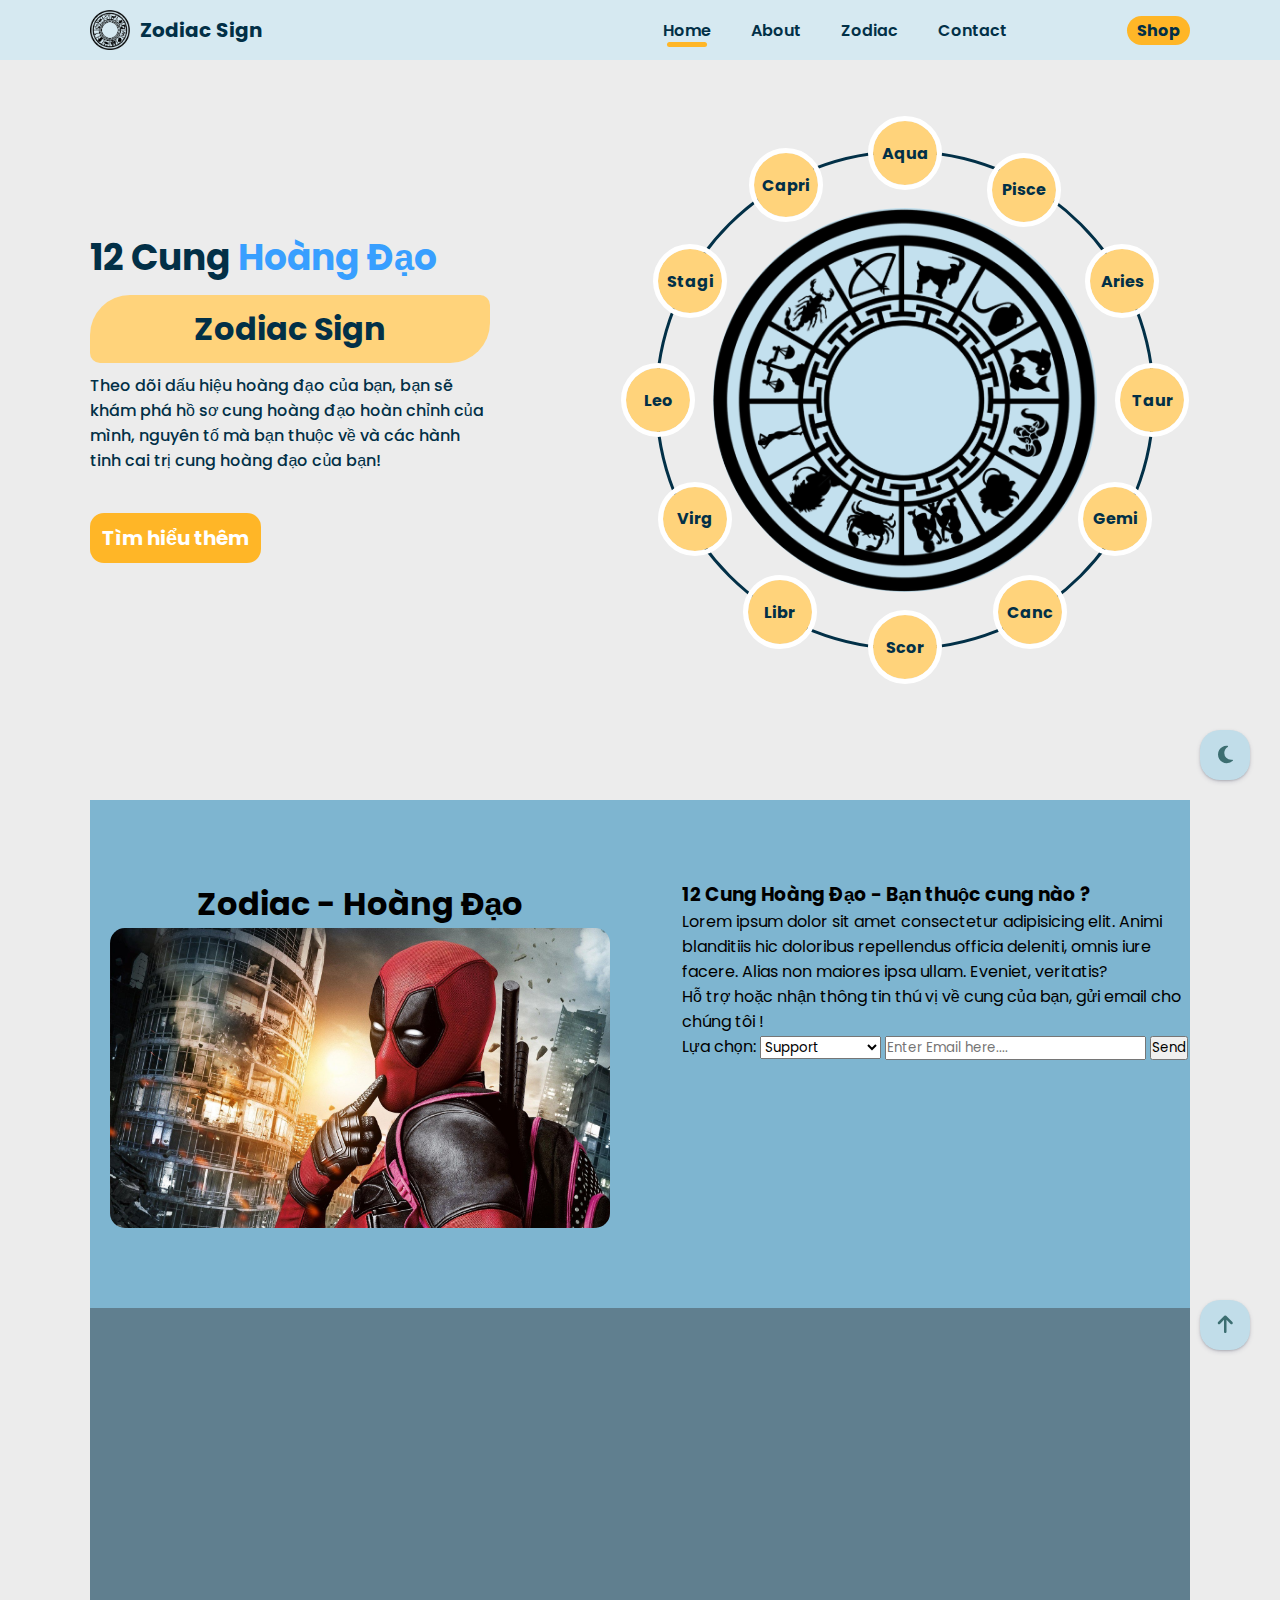
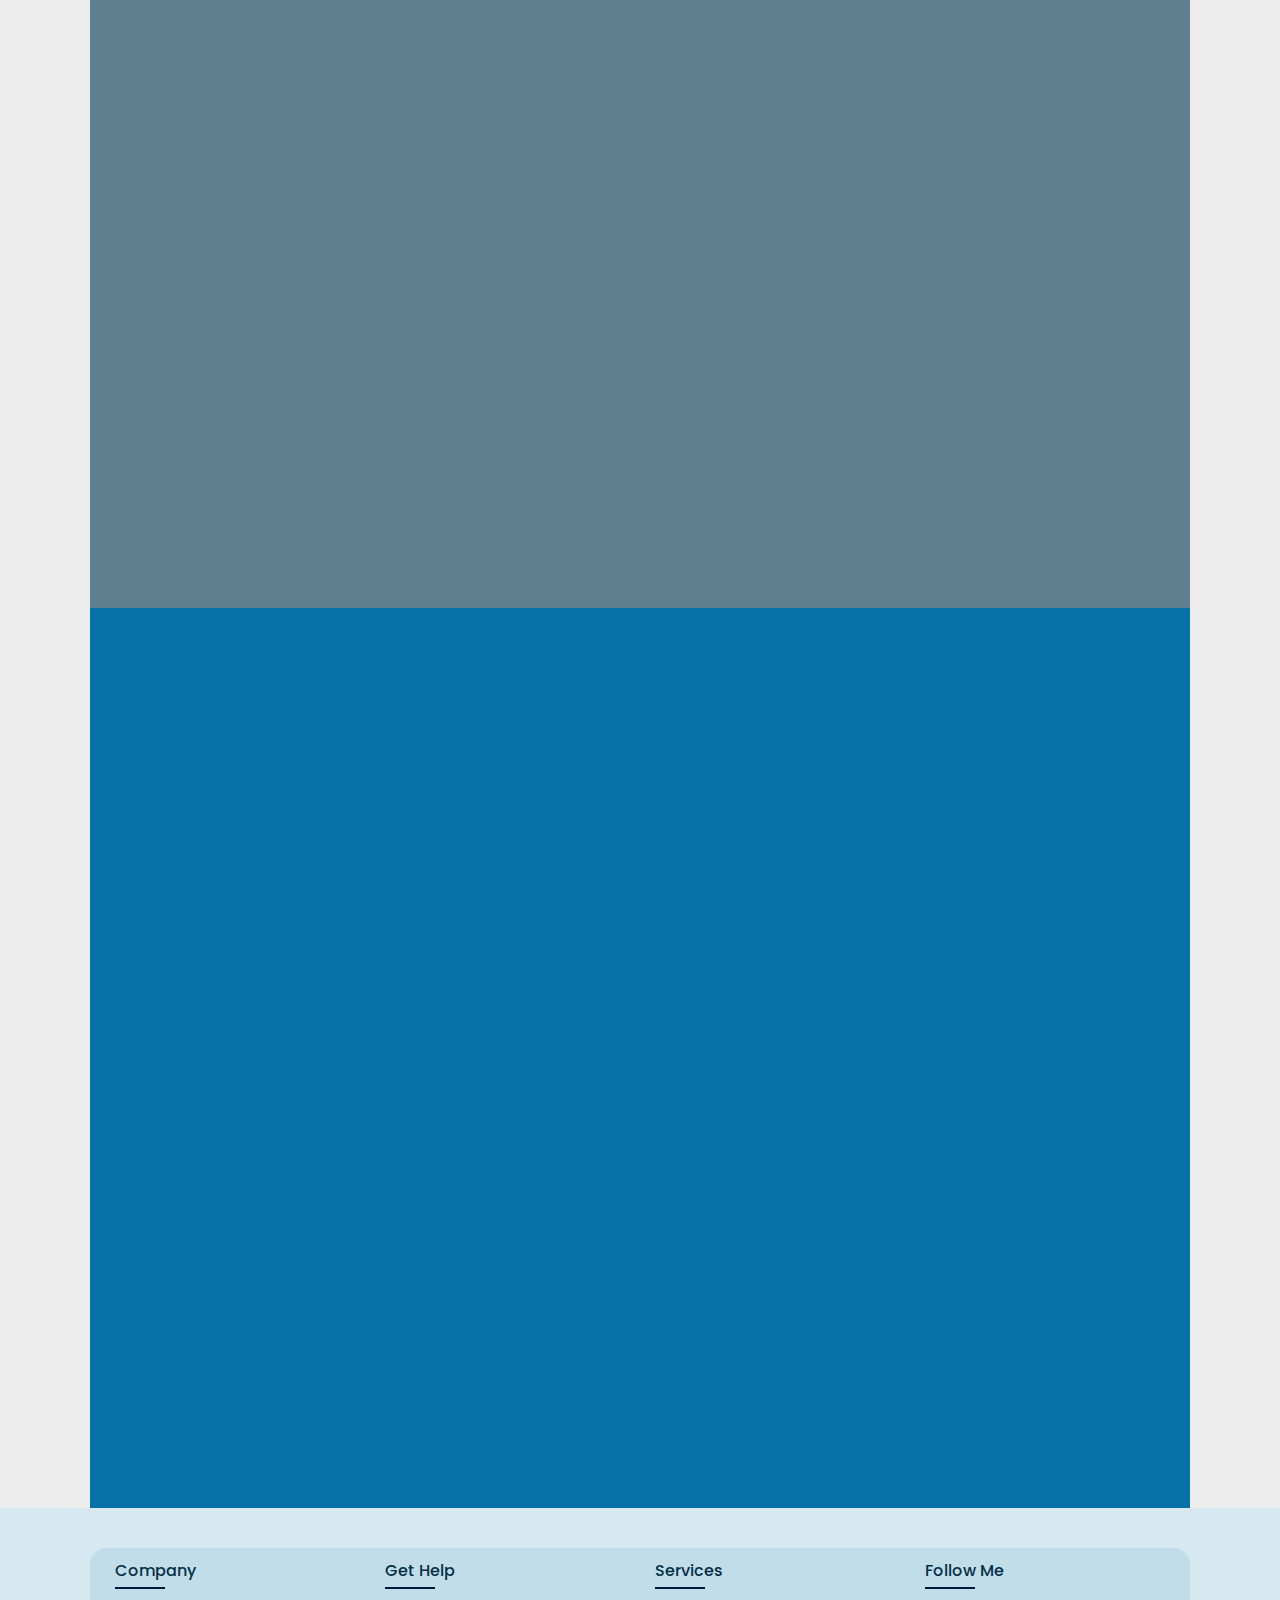
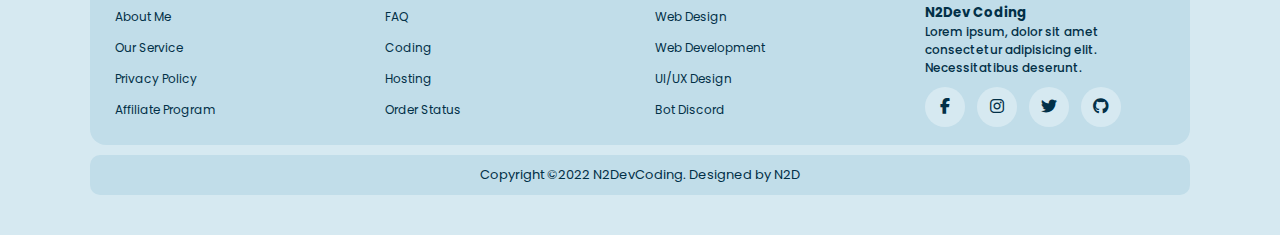
==== index.html @ 976b7afa "update about base" ====
<!DOCTYPE html>
<html lang="en">
<head>
    <meta charset="UTF-8">
    <meta http-equiv="X-UA-Compatible" content="IE=edge">
    <meta name="viewport" content="width=device-width, initial-scale=1.0">
    <title>Zodiac Sign</title>

    <link rel="stylesheet" href="./css/style.css">
    <!-- Icon Link -->
    <link rel="stylesheet" href="https://cdnjs.cloudflare.com/ajax/libs/font-awesome/6.2.0/css/all.min.css">
    <link rel="shortcut icon" href="./images/logo.png" type="image/x-icon">
</head>
<body>
    <!-- Toggle -->
    <div class="dark__mode">
        <i class="fas fa-moon" id="moon"></i>
    </div>
    <a href="#" class="scroll__top">
        <i class="fas fa-arrow-up"></i>
    </a>
    
    <!-- Navbar -->
    <header class="header" id="header">
        <div class="nav__bar">
            <a href="#" class="nav__logo">
                <img src="./images/logo.png" alt="">
                <h2>Zodiac Sign</h2>
            </a>
            <nav class="nav__menu">
                <ul class="nav__links">
                    <li><a href="#home" class="active-link">Home</a></li>
                    <li><a href="#about">About</a></li>
                    <li><a href="#zodiac">Zodiac</a>
                        <ul class="nav__dropmenu">
                            <li><a href="#">Sagittarius</a></li>
                            <li><a href="#">Cancer</a></li>
                            <li><a href="#">Aquarius</a></li>
                        </ul>
                    </li>
                    <li><a href="#contact">Contact</a></li>
                </ul>
    
                <a class="btn btn-shop" href="https://shopee.vn/" target="_blank">Shop</a>
            </nav>
        </div>
    </header>
    <!-- End Navbar -->

    <!-- Home section -->
    <section class="section home" id="home">
        <div class="home__container">
            <div class="home__content">
                <h2>12 Cung <span>Hoàng Đạo</span></h2>
                <div class="home__banner">
                    <h3>Zodiac Sign</h3>
                </div>
                <p>
                    Theo dõi dấu hiệu hoàng đạo của bạn, bạn sẽ khám phá hồ sơ cung hoàng đạo hoàn chỉnh của mình,
                    nguyên tố mà bạn thuộc về và các hành tinh cai trị cung hoàng đạo của bạn!
                </p>
                <a href="#about" class="btn-zodiac">Tìm hiểu thêm</a>
            </div>

            <div class="home__circle">
                <div class="outer__circle">
                    <span>Aqua</i></span>
                    <span>Pisce</span>
                    <span>Aries</span>
                    <span>Taur</i></span>
                    <span>Gemi</i></span>
                    <span>Canc</i></span>
                    <span>Leo</i></span>
                    <span>Virg</i></span>
                    <span>Libr</></span>
                    <span>Scor</></span>
                    <span>Stagi</></span>
                    <span>Capri</i></span>
                </div>
                <div class="inner__circle">
                    <img src="./images/logo.png" alt="">
                </div>
            </div>
        </div>
    </section>
    <!-- End Home Section -->

    <!-- About section -->
    <section class="section about" id="about">
        <div class="about__container">
            <div class="about__image">
                <h4>Zodiac - Hoàng Đạo</h4>
                <div class="about__banner">
                    <img src="./images/uwp2256061.jpeg" alt="">
                </div>
            </div>
            <div class="about__content">
                <h3>12 Cung Hoàng Đạo - Bạn thuộc cung nào ?</h3>
                <p>Lorem ipsum dolor sit amet consectetur adipisicing elit. Animi blanditiis hic doloribus repellendus officia deleniti, omnis iure facere. Alias non maiores ipsa ullam. Eveniet, veritatis?</p>
                <p>Hỗ trợ hoặc nhận thông tin thú vị về cung của bạn, gửi email cho chúng tôi !</p>
                <div class="about__contact">
                    <label for="12zo">Lựa chọn: </label>
                    <select name="" id="12zo">
                        <option value="support">Support</option>
                        <option value="contact">Contact</option>
                        <option value="story">Story</option>
                        <option value="tell">Tell something</option>
                    </select>
                    <input type="email" placeholder="Enter Email here....">
                    <button>Send</button>
                </div>
            </div>
        </div>
    </section>
    <!-- End About Section -->

    <section class="section zodiac" id="zodiac">
        
    </section>

    <section class="section contact" id="contact">
        
    </section>

    <!-- Footer -->
    <footer>
        <div class="footer__container">
            <div class="footer__row">
                <div class="footer__col">
                    <h4>Company</h4>
                    <ul>
                        <li><a href="#">About me</a></li>
                        <li><a href="#">Our Service</a></li>
                        <li><a href="#">Privacy Policy</a></li>
                        <li><a href="#">Affiliate Program</a></li>
                    </ul>
                </div>
                <div class="footer__col">
                    <h4>Get Help</h4>
                    <ul>
                        <li><a href="#">FAQ</a></li>
                        <li><a href="#">Coding</a></li>
                        <li><a href="#">Hosting</a></li>
                        <li><a href="#">Order Status</a></li>
                    </ul>
                </div>
                <div class="footer__col">
                    <h4>Services</h4>
                    <ul>
                        <li><a href="#">Web Design</a></li>
                        <li><a href="#">Web Development</a></li>
                        <li><a href="#">UI/UX Design</a></li>
                        <li><a href="#">Bot Discord</a></li>
                    </ul>
                </div>
                <div class="footer__col">
                    <h4>Follow Me</h4>
                    <div class="content">
                        <h5>N2Dev Coding</h5>
                        <p>Lorem ipsum, dolor sit amet consectetur adipisicing elit. Necessitatibus deserunt.</p>
                        <div class="social-link">
                            <a href="#"><i class="fab fa-facebook-f"></i></a>
                            <a href="#"><i class="fab fa-instagram"></i></a>
                            <a href="#"><i class="fab fa-twitter"></i></a>
                            <a href="#"><i class="fab fa-github"></i></a>
                        </div>
                    </div>
                </div>
            </div>
        </div>
        <div class="footer__cpr">
            <p>Copyright &copy;2022 N2DevCoding. Designed by <span>N2D</span></p>
        </div>
    </footer>
    <!-- End Footer -->
    
    <!-- Script Link -->
    <script src="./js/main.js"></script>
</body>
</html>
---- css/style.css ----
@import url('https://fonts.googleapis.com/css2?family=Poppins:wght@100;200;300;400;500;600;700;800;900&display=swap');
* {
    margin: 0;
    padding: 0;
    box-sizing: border-box;
    font-family: 'Poppins', sans-serif;
}
:root {
    --bg-color: #ececec;
    --main-color: #D6E9F1;
    --first-color: #c1dde9;
    --box-color: #ffd37b;
    --second-color: #3c6e71;
    --blue-color: #389FFF;
    --btn-color: #ffb627;
    --font-color: #023047;
    --border-color: #fff;
}
body.dark {
    --bg-color: #032b3f;
    --main-color: #04384e;
    --first-color: #0c445c;
    --box-color: #3f6271;
    --second-color: #d0f0ff;
    --blue-color: #ffffff;
    --btn-color: #006496;
    --font-color: #b8e7ff;
    --border-color: #032b3f;
}
::-webkit-scrollbar {
    width: 10px;
    background: #fff;
}
::-webkit-scrollbar-thumb {
    background: #607f8f;
    border-radius: 10px;
}
html {
    scroll-behavior: smooth;
}
body {
    background: var(--bg-color);
}
.dark__mode {
    position: fixed;
    right: 30px;
    bottom: 120px;
    width: 50px;
    height: 50px;
    border-radius: 40%;
    font-size: 20px;
    line-height: 50px;
    color: var(--second-color);
    text-align: center;
    text-decoration: none;
    background: var(--first-color);
    transition: 0.3s ease;
    cursor: pointer;
    box-shadow: rgba(50, 50, 93, 0.25) 0px 2px 5px -1px, rgba(0, 0, 0, 0.3) 0px 1px 3px -1px;
}
.scroll__top {
    position: fixed;
    right: 30px;
    bottom: -50%;
    width: 50px;
    height: 50px;
    border-radius: 40%;
    font-size: 20px;
    line-height: 50px;
    color: var(--second-color);
    text-align: center;
    text-decoration: none;
    background: var(--first-color);
    transition: 0.3s ease;
    box-shadow: rgba(50, 50, 93, 0.25) 0px 2px 5px -1px, rgba(0, 0, 0, 0.3) 0px 1px 3px -1px;
}
.scroll__top:hover {
    transform: translateY(-5px);
    transition: 0.3s ease;
}
.dark__mode:hover {
    transform: translateY(-5px);
    transition: 0.3s ease;
}
.show-scroll {
    bottom: 60px;
}
header {
    position: fixed;
    top: 0;
    left: 0;
    width: 100%;
    height: 60px;
    background: var(--main-color);
    transition: 0.3s linear;
    z-index: 100;
}
header.bg-header {
    background: none;
    margin-top: 10px;
    transition: 0.3s linear;
}
.nav__bar {
    position: relative;
    height: 100%;
    max-width: 1100px;
    width: 100%;
    margin: 0 auto;
    display: flex;
    align-items: center;
    justify-content: space-between;
}
.nav__bar.bg-header {
    background: var(--main-color);
    max-width: 1160px;
    padding: 0 30px;
    height: 95%;
    border-radius: 40px;
}
.nav__logo {
    display: flex;
    align-items: center;
    justify-content: center;
    text-decoration: none;
}
.nav__logo img {
    margin-right: 10px;
    width: 40px;
}
.nav__logo img:hover {
    animation: rotate 1s linear;
}
@keyframes rotate {
    0% {
        transform: rotate(0);
    }
    50% {
        transform: rotate(180deg) scale(1.1);
    }
    100% {
        transform: rotate(360deg) scale(1);
    }
}
.nav__logo h2 {
    font-size: 20px;
    color: var(--font-color);
}
.nav__menu {
    display: flex;
}
.nav__links {
    display: flex;
    align-items: center;
    margin-right: 100px;
}
.nav__links li {
    margin: 0 20px;
    list-style: none;
}
.nav__links li a {
    position: relative;
    font-size: 16px;
    font-weight: 600;
    color: var(--font-color);
    text-decoration: none;
    transition: all 0.3s ease;
}
.nav__links li a.active-link::before {
    content: '';
    position: absolute;
    left: 50%;
    transform: translateX(-50%);
    bottom: -5px;
    width: 40px;
    height: 5px;
    background: var(--btn-color);
    border-radius: 5px;
    transition: all 0.3s ease;
}
.nav__menu .btn.btn-shop {
    color: var(--font-color);
    font-size: 16px;
    font-weight: 700;
    padding: 2px 10px;
    background: var(--btn-color);
    border-radius: 20px;
    text-decoration: none;
    transition: 0.3s linear;
}
.nav__dropmenu {
    display: none;
    min-width: 220px;
    position: absolute;
    padding-top: 24px;
    z-index: -999;
    transition: all linear 0.5s;
}
.nav__links li:hover .nav__dropmenu {
    display: block;
    z-index: 999;
    transition: all linear 0.5s;
}
.nav__dropmenu li {
    margin: 0;
    width: 100%;
}
.nav__dropmenu li a {
    width: 100%;
    display: inline-block;
    padding: 14px;
    background-color: var(--main-color);
    color: var(--font-color);
}
.nav__dropmenu li:first-child a {
    border-top-left-radius: 10px;
    border-top-right-radius: 10px;
}
.nav__dropmenu li:last-child a {
    border-bottom-left-radius: 10px;
    border-bottom-right-radius: 10px;
}
.nav__dropmenu li a:hover {
    background-color: var(--first-color);
    padding-left: 20px;
}
.btn:hover {
    box-shadow: 0px 0px 8px var(--btn-color);
    transition: 0.3s linear;
}
section {
    max-width: 1100px;
    width: 100%;
    margin: 0 auto;
}

/* Home section */
.home {
    padding: 150px 0;
    position: relative;
}
.home__container {
    display: flex;
    align-items: center;
    justify-content: space-between;
}
.home__content h2 {
    font-size: 36px;
    color: var(--font-color);
}
.home__content h2 span {
    color: var(--blue-color);
}
.home__banner {
    text-align: center;
    background-color: var(--box-color);
    padding: 10px 0;
    margin: 10px 0;
    border-radius: 40px 10px;
    animation: border 5s linear infinite;
}
@keyframes border {
    0% {
        border-radius: 40px 10px;
    }
    50% {
        border-radius: 10px 40px
    }
    100% {
        border-radius: 40px 10px;
    }
}
.home__banner h3 {
    font-size: 32px;
    color: var(--font-color);
}
.home__content p {
    color: var(--font-color);
    font-weight: 500;
    width: 400px;
    margin-bottom: 40px;
}
.btn-zodiac {
    position: relative;
    display: inline-block;
    padding: 10px 12px;
    border-radius: 14px;
    font-size: 20px;
    font-weight: 700;
    color: #fff;
    background: var(--btn-color);
    text-decoration: none;
    transition: 0.5s ease;
    overflow: hidden;
    user-select: none;
}
.btn-zodiac:hover {
    margin-left: 20px;
    transition: 0.5s ease;
}
.btn-zodiac::after {
    position: absolute;
    content: '';
    top: 0;
    left: 0;
    width: 30px;
    height: 100%;
    filter: blur(1px);
    background: rgba(255, 255, 255, .5);
    z-index: 1;
    transform: translateX(-50px) skewX(30deg);
    transition: 0.75s ease;
}
.btn-zodiac:hover::after {
    transform: translateX(190px) skewX(30deg);
    transition: 0.75s ease;
}
.home__circle {
    display: flex;
    align-items: center;
    justify-content: center;
    margin-right: 35px;
}
.outer__circle {
    position: relative;
    width: 500px;
    height: 500px;
    border-radius: 50%;
    border: 3px solid var(--font-color);
    animation: rotateCircle 30s linear infinite;
}
.outer__circle span {
    position: absolute;
    display: block;
    font-weight: 700;
    font-size: 16px;
    width: 4rem;
    height: 4rem;
    border-radius: 50%;
    color: var(--font-color);
    background: var(--box-color);
    display: flex;
    align-items: center;
    justify-content: center;
    user-select: none;
    outline: 5px solid var(--border-color);
    animation: rotateicon 30s linear infinite;
}
.outer__circle span:nth-child(1) {
    left: calc(50% - 2rem);
    top: -2rem;
}
.outer__circle span:nth-child(2) {
    left: calc(74% - 2rem);
    top: .3rem;
}
.outer__circle span:nth-child(3) {
    left: calc(94% - 2rem);
    top: 6rem;
}

.outer__circle span:nth-child(4) {
    right: -2rem;
    top: calc(50% - 2rem);
}
.outer__circle span:nth-child(5) {
    right: .3rem;
    top: calc(74% - 2rem);
}
.outer__circle span:nth-child(6) {
    right: 5.6rem;
    top: calc(93% - 2rem);
}

.outer__circle span:nth-child(7) {
    left: -2rem;
    top: calc(50% - 2rem);
}
.outer__circle span:nth-child(8) {
    left: .3rem;
    top: calc(74% - 2rem);
}
.outer__circle span:nth-child(9) {
    left: 5.6rem;
    top: calc(93% - 2rem);
}

.outer__circle span:nth-child(10) {
    bottom: -2rem;
    left: calc(50% - 2rem);
}
.outer__circle span:nth-child(11) {
    top: 6rem;
}
.outer__circle span:nth-child(12) {
    left: 6rem;
}
.inner__circle {
    position: absolute;
    height: 24rem;
    width: 24rem;
    border-radius: 50%;
    overflow: hidden;
    object-fit: scale-down;
}
.inner__circle img {
    background: #c3e0ee;
    height: 24rem;
    width: 24rem;
    animation: rotateicon 60s linear infinite;
}
@keyframes rotateicon {
    to {
        transform: rotate(-360deg);
    }
}
@keyframes rotateCircle {
    to {
        transform: rotate(360deg);
    }
}

/* About Section */
.about {
    padding: 80px 0;
    background: #7eb5d0;
}
.about__container {
    display: flex;
    align-items: flex-start;
    justify-content: space-between;
    gap: 4.5rem;
}
.about__image {
    padding-left: 20px;
}
.about__image h4 {
    font-size: 32px;
    text-align: center;
}
.about__banner {
    width: 500px;
    height: 300px;
    border-radius: 15px;
    overflow: hidden;
}
.about__banner img {
    width: 600px;
    transition: 0.3s ease;
}
.about__banner:hover img {
    transform: scale(1.1) rotate(5deg);
    transition: 0.3s ease;
}




.zodiac {
    background: #607f8f;
    min-height: 100vh;
}
.contact {
    background: #0571a7;
    min-height: 100vh;
}


/* Footer */
footer {
    width: 100%;
    bottom: 0;
    background: var(--main-color);
    padding: 40px 0;
}
.footer__container {
    max-width: 1100px;
    margin: auto;
    padding: 10px;
    border-radius: 16px;
    background: var(--first-color);
}
.footer__row {
    display: flex;
    flex-wrap: wrap;
}
.footer__row ul {
    list-style: none;
}
.footer__col {
    width: 25%;
    padding: 0 15px;
}
.footer__col .content p {
    font-size: 12px;
    font-weight: 500;
    color: var(--font-color);
    margin-bottom: 10px;
}
.footer__col .content h5 {
    color: var(--font-color);
    transition: all 0.3s ease;
}
.footer__col .content h5:hover {
    padding-left: 6px;
}
.footer__col h4 {
    position: relative;
    font-size: 16px;
    color: var(--font-color);
    text-transform: capitalize;
    margin-bottom: 20px;
    font-weight: 500;
    user-select: none;
}
.footer__col h4::before {
    content: '';
    position: absolute;
    left: 0;
    bottom: -6px;
    background: #051937;
    width: 50px;
    height: 2px;
    animation: ziczac 2s infinite linear;
}
@keyframes ziczac {
    0% {
        transform: translateX(6px);
    }
    50% {
        transform: translateX(-8px);
    }
    100% {
        transform: translateX(6px);
    }
}
.footer__col ul li:not(:last-child) {
    margin-bottom: 6px;
}
.footer__col ul li a {
    text-decoration: none;
    text-transform: capitalize;
    font-size: 12px;
    font-weight: 400;
    color: var(--font-color);
    user-select: none;
    transition: all 0.3s ease;
}
.footer__col ul li a:hover {
    padding-left: 6px;
}
.footer__col .social-link a {
    user-select: none;
    display: inline-block;
    height: 40px;
    width: 40px;
    border-radius: 50%;
    margin:0 8px 8px 0;
    line-height: 40px;
    text-align: center;
    color: var(--font-color);
    background: var(--main-color);
    transition: all 0.3s ease;
}
.footer__col .social-link a:hover {
    background:  var(--font-color);
    color: var(--main-color);
    transform: rotate(15deg);
}
.footer__cpr {
    max-width: 1100px;
    width: 100%;
    margin: auto;
    border-radius: 10px;
    margin-top: 10px;
    padding: 10px 0;
    text-align: center;
    font-size: 13px;
    color: var(--font-color);
    background: var(--first-color);
    user-select: none;
}
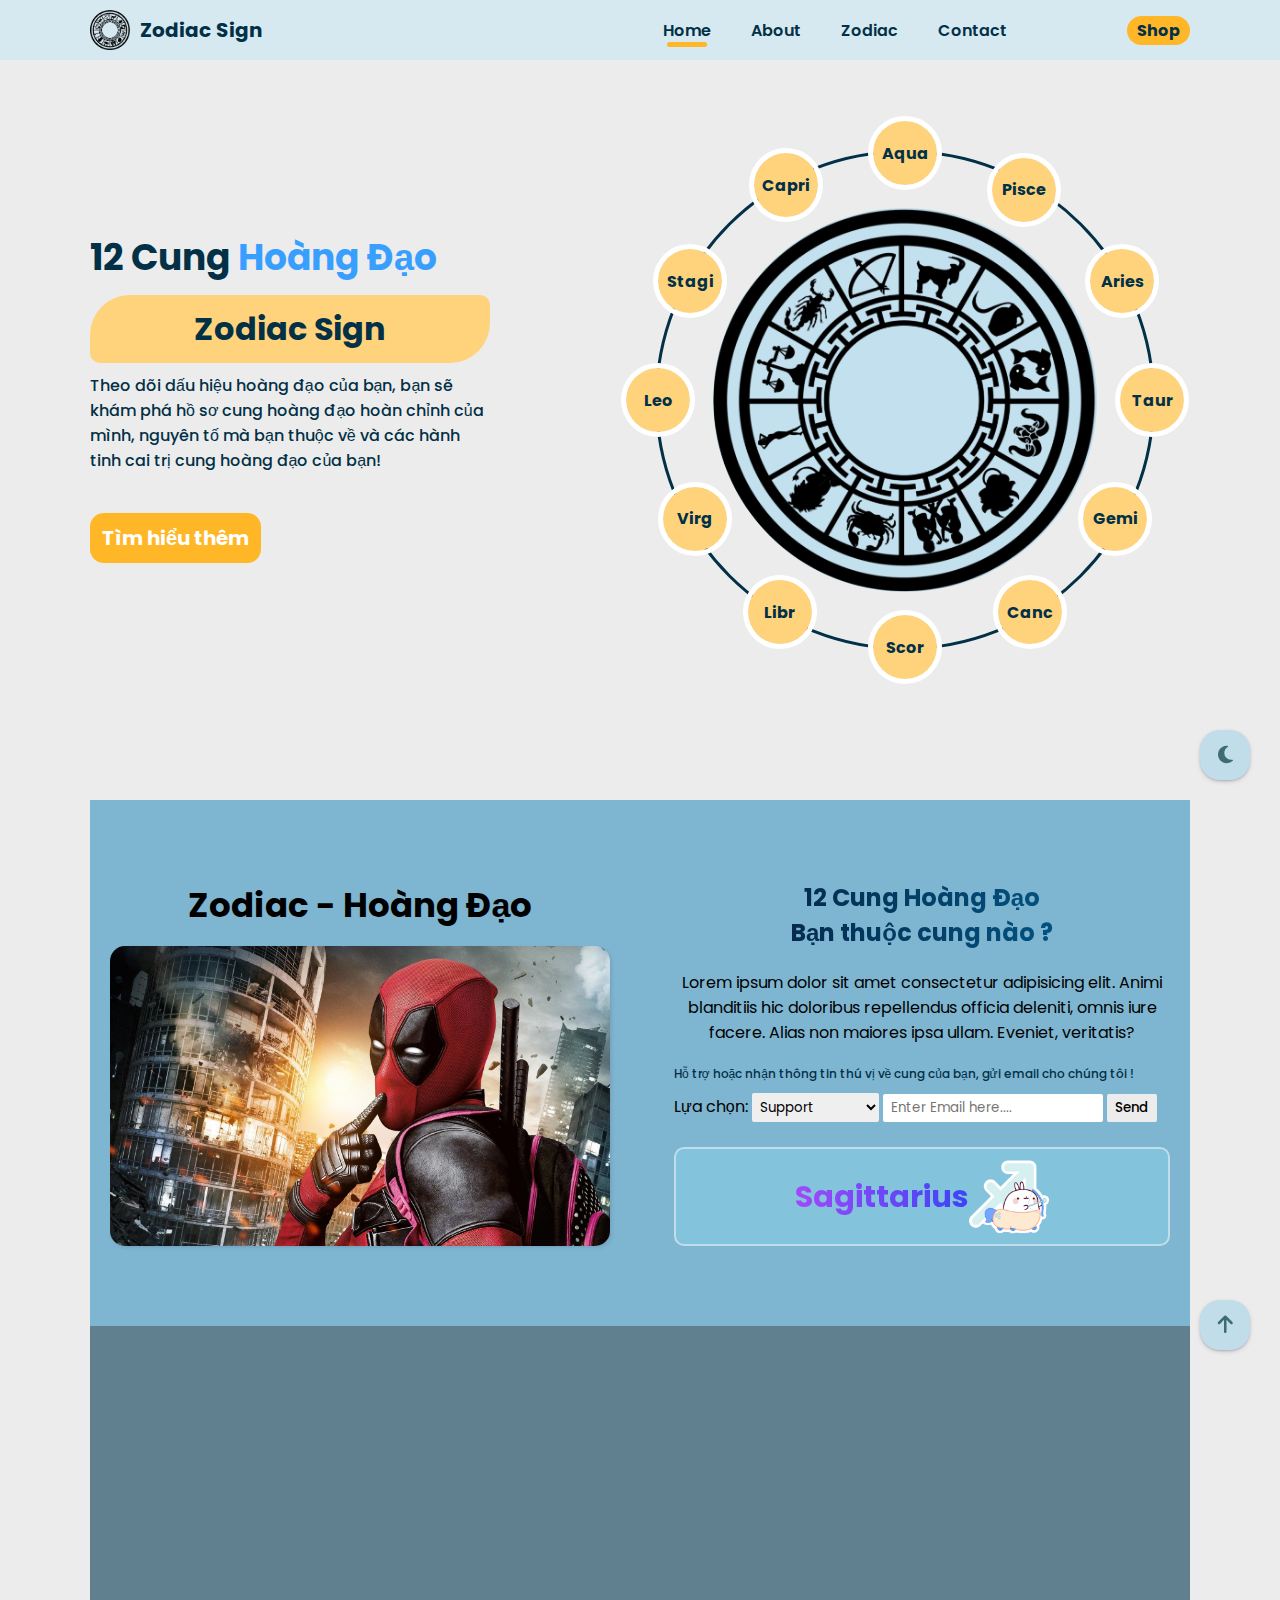
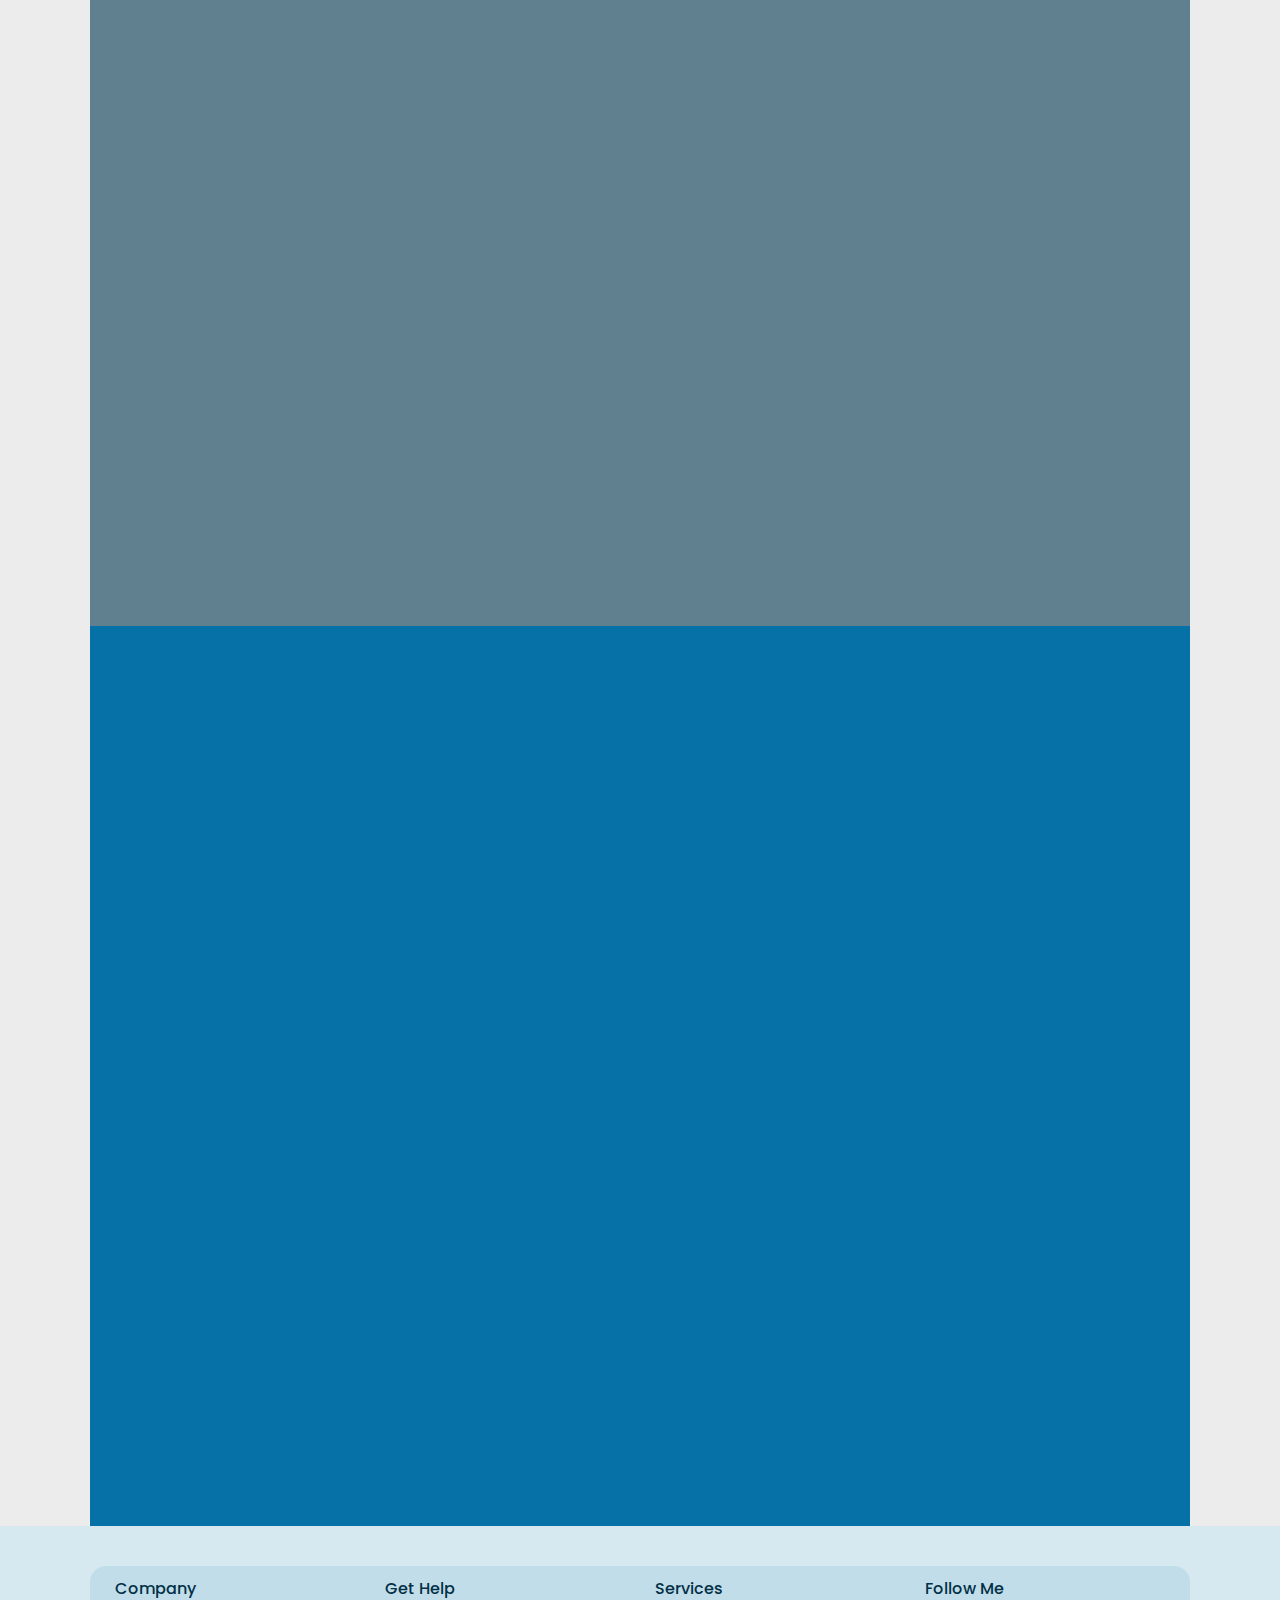
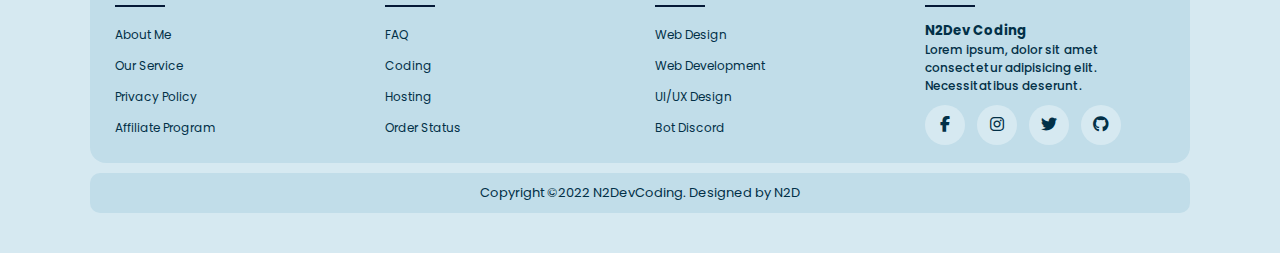
==== commit a706eac1: "update about section" ====
--- a/index.html
+++ b/index.html
@@ -95,19 +95,25 @@
                 </div>
             </div>
             <div class="about__content">
-                <h3>12 Cung Hoàng Đạo - Bạn thuộc cung nào ?</h3>
-                <p>Lorem ipsum dolor sit amet consectetur adipisicing elit. Animi blanditiis hic doloribus repellendus officia deleniti, omnis iure facere. Alias non maiores ipsa ullam. Eveniet, veritatis?</p>
-                <p>Hỗ trợ hoặc nhận thông tin thú vị về cung của bạn, gửi email cho chúng tôi !</p>
+                <h3 class="about__title">12 Cung Hoàng Đạo<br>Bạn thuộc cung nào ?</h3>
+                <p class="about__desc">Lorem ipsum dolor sit amet consectetur adipisicing elit. Animi blanditiis hic doloribus repellendus officia deleniti, omnis iure facere. Alias non maiores ipsa ullam. Eveniet, veritatis?</p>
+                <p class="about__supText">Hỗ trợ hoặc nhận thông tin thú vị về cung của bạn, gửi email cho chúng tôi !</p>
                 <div class="about__contact">
                     <label for="12zo">Lựa chọn: </label>
-                    <select name="" id="12zo">
+                    <select class="about__contact-choose" name="" id="12zo">
                         <option value="support">Support</option>
                         <option value="contact">Contact</option>
                         <option value="story">Story</option>
                         <option value="tell">Tell something</option>
                     </select>
-                    <input type="email" placeholder="Enter Email here....">
-                    <button>Send</button>
+                    <input class="about__contact-input" type="email" placeholder="Enter Email here....">
+                    <button class="about__contact-btn">Send</button>
+                </div>
+                <div class="about__zodiac-run">
+                    <div class="run">
+                        <h3>Sagittarius</h3>
+                        <img class="nhanma" src="./images/nhanmacute.png" alt="">
+                    </div>
                 </div>
             </div>
         </div>
--- a/css/style.css
+++ b/css/style.css
@@ -428,28 +428,122 @@
     display: flex;
     align-items: flex-start;
     justify-content: space-between;
-    gap: 4.5rem;
+    gap: 4rem;
 }
 .about__image {
     padding-left: 20px;
 }
 .about__image h4 {
-    font-size: 32px;
-    text-align: center;
+    font-size: 34px;
+    text-align: center;
+    margin-bottom: 15px;
 }
 .about__banner {
     width: 500px;
     height: 300px;
     border-radius: 15px;
     overflow: hidden;
+    box-shadow: 2px 2px 5px -2px rgba(50, 50, 93, 0.25);
 }
 .about__banner img {
     width: 600px;
-    transition: 0.3s ease;
+    transition: 2s ease;
 }
 .about__banner:hover img {
     transform: scale(1.1) rotate(5deg);
-    transition: 0.3s ease;
+    transition: 2s ease;
+}
+.about__content {
+    margin-right: 20px;
+    display: flex;
+    flex-direction: column;
+    gap: 10px;
+}
+.about__content h3.about__title {
+    text-align: center;
+    font-size: 24px;
+    margin-bottom: 10px;
+    background: -webkit-linear-gradient(180deg, #006496, #051937);
+    -webkit-background-clip: text;
+    -webkit-text-fill-color: transparent;
+}
+.about__desc {
+    text-align: center;
+    margin-bottom: 10px;
+}
+.about__supText {
+    color: var(--font-color);
+    font-size: 12px;
+    font-weight: 500;
+}
+.about__contact {
+    margin-bottom: 15px;
+}
+.about__contact-input {
+    width: 220px;
+    outline: none;
+    border: none;
+    padding: 4px 8px;
+    border-radius: 2px;
+}
+.about__contact-btn {
+    background: var(--bg-color);
+    border: none;
+    outline: none;
+    padding: 4px 8px;
+    border-radius: 2px;
+    font-weight: 500;
+    cursor: pointer;
+    transition: all 0.5s ease;
+}
+.about__contact-btn:hover {
+    background: var(--btn-color);
+    color: var(--font-color);
+}
+.about__contact-btn:focus {
+    background: var(--first-color);
+}
+.about__contact-choose {
+    border: none;
+    outline: none;
+    padding: 4px;
+    border-radius: 2px;
+}
+.about__zodiac-run {
+    position: relative;
+    display: flex;
+    align-items: center;
+    justify-content: center;
+    width: 100%;
+    height: 99px;
+    border-radius: 10px;
+    background: rgba(146, 230, 249, 0.3);
+    border: 2px solid var(--first-color);
+    overflow: hidden;
+}
+.about__zodiac-run img {
+    height: 80px;
+}
+.about__zodiac-run .run {
+    position: absolute;
+    display: flex;
+    align-items: center;
+    justify-content: center;
+    animation: run 5s linear infinite;
+}
+.run h3 {
+    font-size: 30px;
+    background: -webkit-linear-gradient(180deg, #3B44F6, #A149FA);
+    -webkit-background-clip: text;
+    -webkit-text-fill-color: transparent;
+}
+@keyframes run {
+    0% {
+        left: -51%;
+    }
+    100% {
+        left: 100%;
+    }
 }
 
 
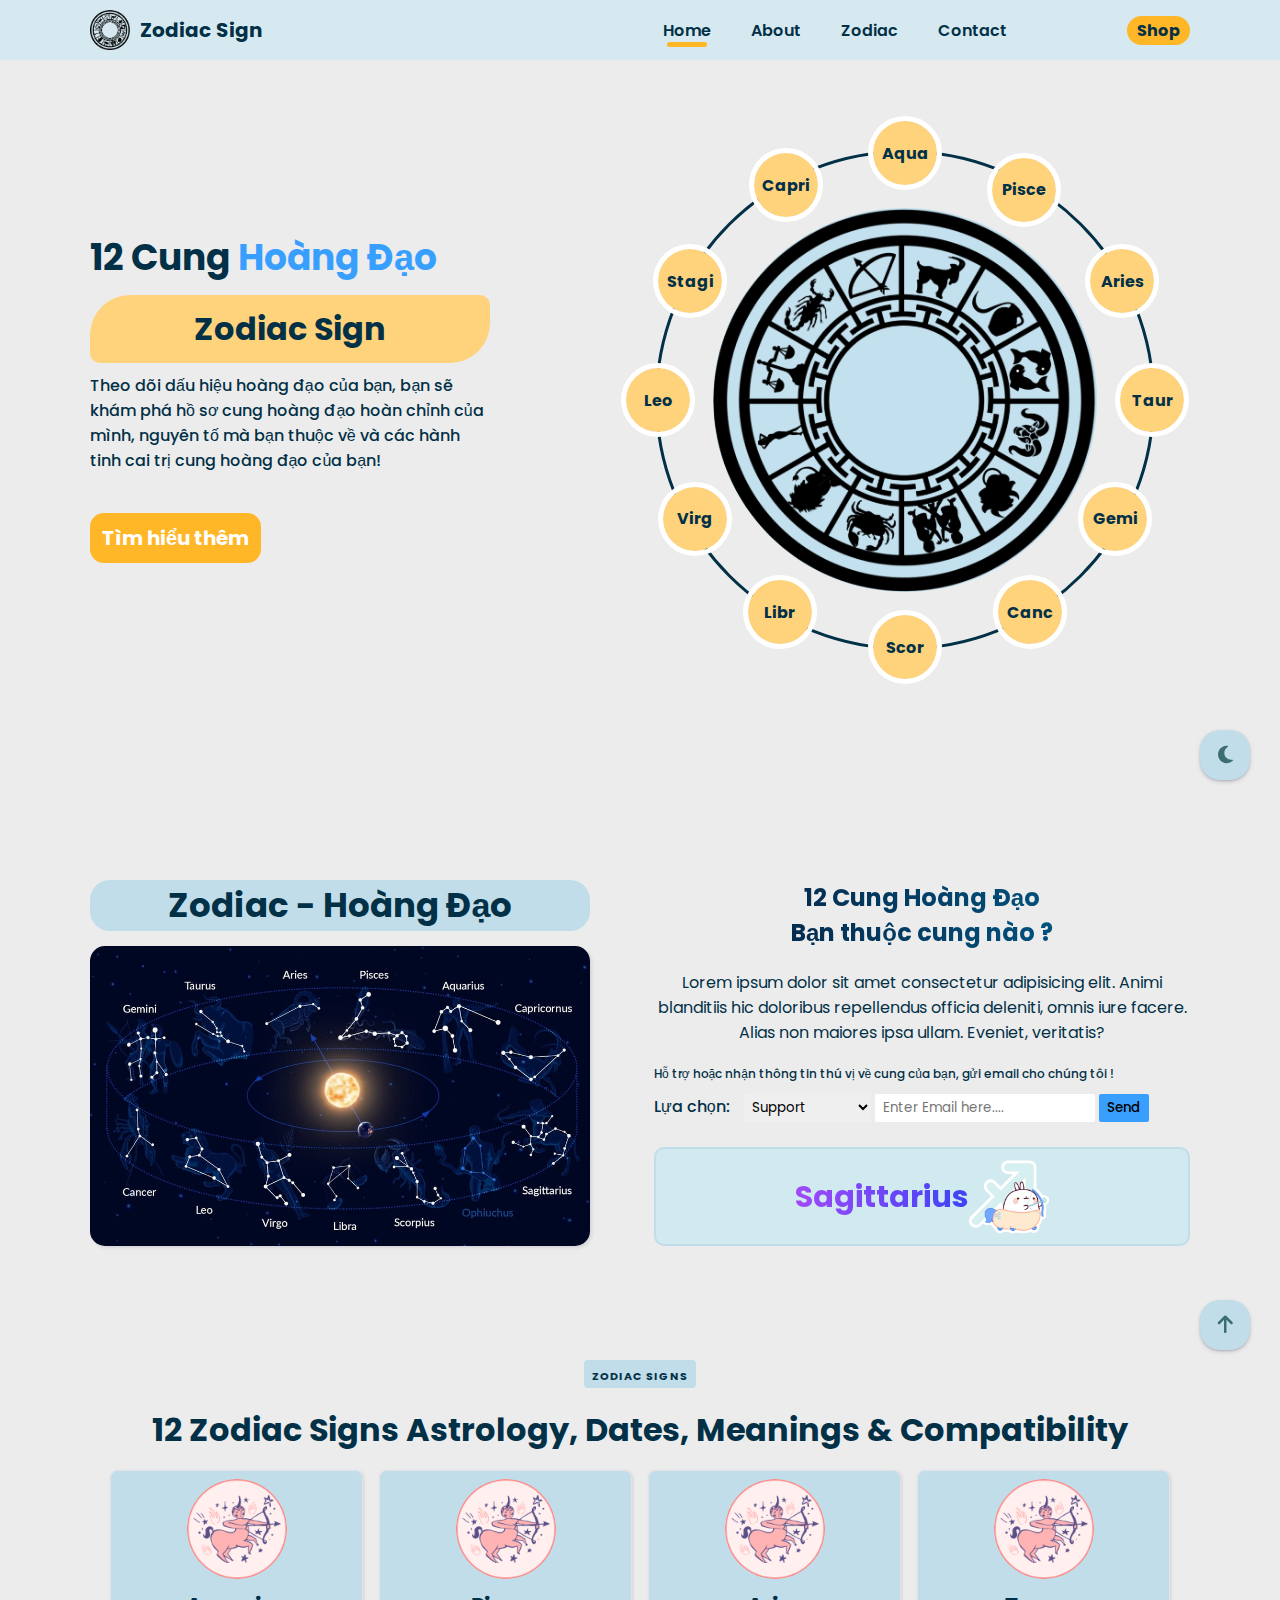
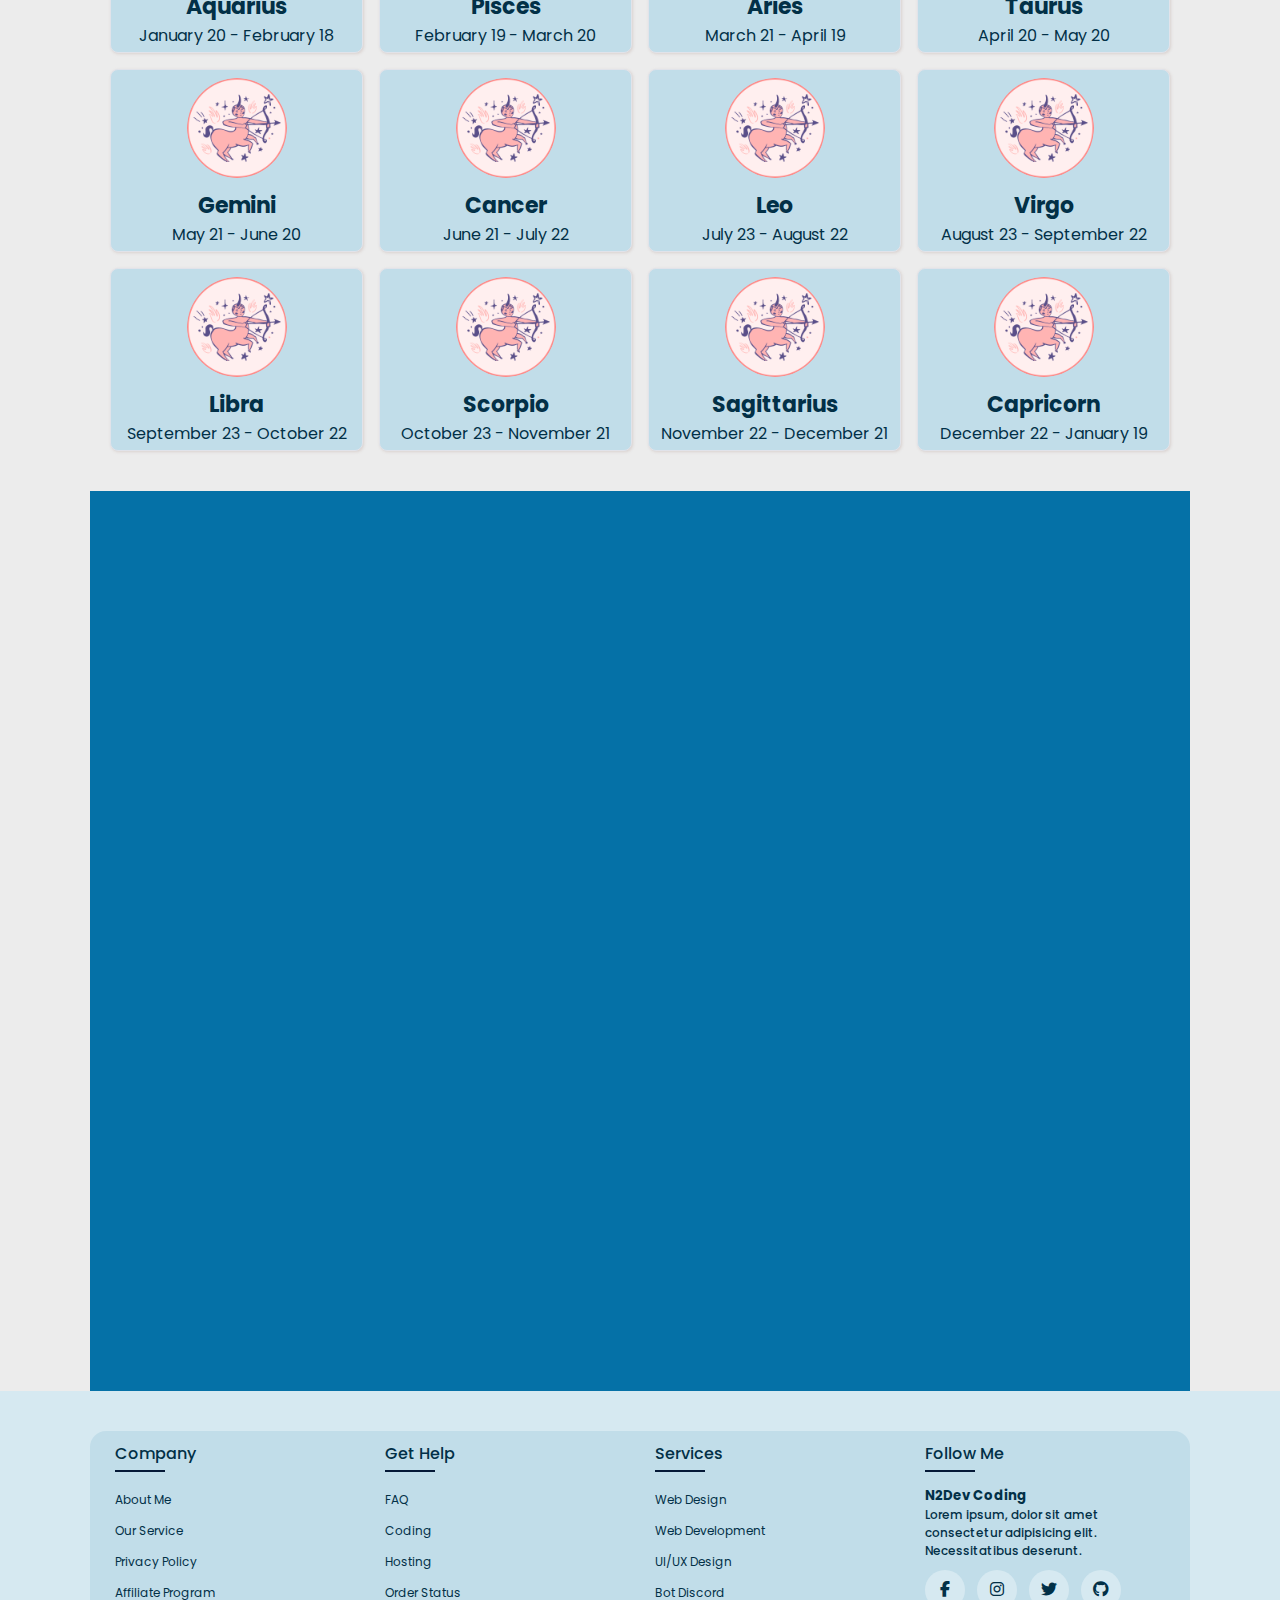
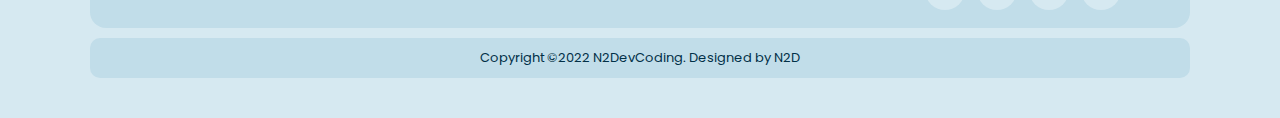
==== commit 13f4ddc5: "update zodiac list" ====
--- a/index.html
+++ b/index.html
@@ -91,7 +91,7 @@
             <div class="about__image">
                 <h4>Zodiac - Hoàng Đạo</h4>
                 <div class="about__banner">
-                    <img src="./images/uwp2256061.jpeg" alt="">
+                    <img src="./images/1140x641.jpg" alt="">
                 </div>
             </div>
             <div class="about__content">
@@ -99,7 +99,7 @@
                 <p class="about__desc">Lorem ipsum dolor sit amet consectetur adipisicing elit. Animi blanditiis hic doloribus repellendus officia deleniti, omnis iure facere. Alias non maiores ipsa ullam. Eveniet, veritatis?</p>
                 <p class="about__supText">Hỗ trợ hoặc nhận thông tin thú vị về cung của bạn, gửi email cho chúng tôi !</p>
                 <div class="about__contact">
-                    <label for="12zo">Lựa chọn: </label>
+                    <label for="12zo" class="about__contact-text">Lựa chọn: </label>
                     <select class="about__contact-choose" name="" id="12zo">
                         <option value="support">Support</option>
                         <option value="contact">Contact</option>
@@ -121,7 +121,98 @@
     <!-- End About Section -->
 
     <section class="section zodiac" id="zodiac">
-        
+        <div class="zodiac__container">
+            <h1 class="zodiac__title">Zodiac Signs</h1>
+            <h2 class="zodiac__sign">12 Zodiac Signs Astrology, Dates, Meanings & Compatibility</h2>
+            <div class="zodiac__zodiac-12-sign">
+                <div class="zodiac__list">
+                    <div class="zodiac__item">
+                        <a href="#" class="zoidac__item-link">
+                            <img src="./images/sagittarius.png" alt="" class="zodiac__item-img">
+                            <h2 class="zodiac__item-name">Aquarius</h2>
+                            <div class="zodiac__item-date">January 20 - February 18</div>
+                        </a>
+                    </div>
+                    <div class="zodiac__item">
+                        <a href="#" class="zoidac__item-link">
+                            <img src="./images/sagittarius.png" alt="" class="zodiac__item-img">
+                            <h2 class="zodiac__item-name">Pisces</h2>
+                            <div class="zodiac__item-date">February 19 - March 20</div>
+                        </a>
+                    </div>
+                    <div class="zodiac__item">
+                        <a href="#" class="zoidac__item-link">
+                            <img src="./images/sagittarius.png" alt="" class="zodiac__item-img">
+                            <h2 class="zodiac__item-name">Aries</h2>
+                            <div class="zodiac__item-date">March 21 - April 19</div>
+                        </a>
+                    </div>
+                    <div class="zodiac__item">
+                        <a href="#" class="zoidac__item-link">
+                            <img src="./images/sagittarius.png" alt="" class="zodiac__item-img">
+                            <h2 class="zodiac__item-name">Taurus</h2>
+                            <div class="zodiac__item-date">April 20 - May 20</div>
+                        </a>
+                    </div>
+                    <div class="zodiac__item">
+                        <a href="#" class="zoidac__item-link">
+                            <img src="./images/sagittarius.png" alt="" class="zodiac__item-img">
+                            <h2 class="zodiac__item-name">Gemini</h2>
+                            <div class="zodiac__item-date">May 21 - June 20</div>
+                        </a>
+                    </div>
+                    <div class="zodiac__item">
+                        <a href="#" class="zoidac__item-link">
+                            <img src="./images/sagittarius.png" alt="" class="zodiac__item-img">
+                            <h2 class="zodiac__item-name">Cancer</h2>
+                            <div class="zodiac__item-date">June 21 - July 22</div>
+                        </a>
+                    </div>
+                    <div class="zodiac__item">
+                        <a href="#" class="zoidac__item-link">
+                            <img src="./images/sagittarius.png" alt="" class="zodiac__item-img">
+                            <h2 class="zodiac__item-name">Leo</h2>
+                            <div class="zodiac__item-date">July 23 - August 22</div>
+                        </a>
+                    </div>
+                    <div class="zodiac__item">
+                        <a href="#" class="zoidac__item-link">
+                            <img src="./images/sagittarius.png" alt="" class="zodiac__item-img">
+                            <h2 class="zodiac__item-name">Virgo</h2>
+                            <div class="zodiac__item-date">August 23 - September 22</div>
+                        </a>
+                    </div>
+                    <div class="zodiac__item">
+                        <a href="#" class="zoidac__item-link">
+                            <img src="./images/sagittarius.png" alt="" class="zodiac__item-img">
+                            <h2 class="zodiac__item-name">Libra</h2>
+                            <div class="zodiac__item-date">September 23 - October 22</div>
+                        </a>
+                    </div>
+                    <div class="zodiac__item">
+                        <a href="#" class="zoidac__item-link">
+                            <img src="./images/sagittarius.png" alt="" class="zodiac__item-img">
+                            <h2 class="zodiac__item-name">Scorpio</h2>
+                            <div class="zodiac__item-date">October 23 - November 21</div>
+                        </a>
+                    </div>
+                    <div class="zodiac__item">
+                        <a href="#" class="zoidac__item-link">
+                            <img src="./images/sagittarius.png" alt="" class="zodiac__item-img">
+                            <h2 class="zodiac__item-name">Sagittarius</h2>
+                            <div class="zodiac__item-date">November 22 - December 21</div>
+                        </a>
+                    </div>
+                    <div class="zodiac__item">
+                        <a href="#" class="zoidac__item-link">
+                            <img src="./images/sagittarius.png" alt="" class="zodiac__item-img">
+                            <h2 class="zodiac__item-name">Capricorn</h2>
+                            <div class="zodiac__item-date">December 22 - January 19</div>
+                        </a>
+                    </div>
+                </div>
+            </div>
+        </div>
     </section>
 
     <section class="section contact" id="contact">
--- a/css/style.css
+++ b/css/style.css
@@ -15,6 +15,8 @@
     --btn-color: #ffb627;
     --font-color: #023047;
     --border-color: #fff;
+    --font-gradient-1: -webkit-linear-gradient(180deg, #3B44F6, #A149FA);
+    --font-gradient-2: -webkit-linear-gradient(180deg, #006496, #051937);
 }
 body.dark {
     --bg-color: #032b3f;
@@ -422,7 +424,7 @@
 /* About Section */
 .about {
     padding: 80px 0;
-    background: #7eb5d0;
+    /* background: #7eb5d0; */
 }
 .about__container {
     display: flex;
@@ -430,18 +432,21 @@
     justify-content: space-between;
     gap: 4rem;
 }
-.about__image {
-    padding-left: 20px;
-}
 .about__image h4 {
     font-size: 34px;
     text-align: center;
     margin-bottom: 15px;
+    color: var(--font-color);
+    background: var(--first-color);
+    border-radius: 20px;
 }
 .about__banner {
     width: 500px;
     height: 300px;
     border-radius: 15px;
+    display: flex;
+    align-items: center;
+    justify-content: center;
     overflow: hidden;
     box-shadow: 2px 2px 5px -2px rgba(50, 50, 93, 0.25);
 }
@@ -454,7 +459,7 @@
     transition: 2s ease;
 }
 .about__content {
-    margin-right: 20px;
+    /* margin-right: 20px;   */
     display: flex;
     flex-direction: column;
     gap: 10px;
@@ -463,13 +468,14 @@
     text-align: center;
     font-size: 24px;
     margin-bottom: 10px;
-    background: -webkit-linear-gradient(180deg, #006496, #051937);
+    background: var(--font-gradient-2);
     -webkit-background-clip: text;
     -webkit-text-fill-color: transparent;
 }
 .about__desc {
     text-align: center;
     margin-bottom: 10px;
+    color: var(--font-color);
 }
 .about__supText {
     color: var(--font-color);
@@ -487,7 +493,7 @@
     border-radius: 2px;
 }
 .about__contact-btn {
-    background: var(--bg-color);
+    background: var(--blue-color);
     border: none;
     outline: none;
     padding: 4px 8px;
@@ -503,6 +509,12 @@
 .about__contact-btn:focus {
     background: var(--first-color);
 }
+.about__contact-text {
+    font-size: 16px;
+    color: var(--font-color);
+    font-weight: 500;
+    padding-right: 10px;
+}
 .about__contact-choose {
     border: none;
     outline: none;
@@ -533,7 +545,7 @@
 }
 .run h3 {
     font-size: 30px;
-    background: -webkit-linear-gradient(180deg, #3B44F6, #A149FA);
+    background: var(--font-gradient-1);
     -webkit-background-clip: text;
     -webkit-text-fill-color: transparent;
 }
@@ -550,9 +562,84 @@
 
 
 .zodiac {
-    background: #607f8f;
-    min-height: 100vh;
-}
+    /* background: #607f8f; */
+}
+.zodiac__container {
+    display: flex;
+    align-items: center;
+    justify-content: center;
+    flex-direction: column;
+    padding-top: 20px;
+    padding-bottom: 40px;
+}
+.zodiac__title {
+    display: inline-block;
+    background: var(--first-color);
+    color: var(--font-color);
+    margin-top: 14px;
+    margin-bottom: 12px;
+    padding: 8px 8px 4px;
+    font-size: 11px;
+    line-height: 16px;
+    letter-spacing: 1px;
+    text-transform: uppercase;
+    border-radius: 4px;
+}
+.zodiac__sign {
+    color: var(--font-color);
+    line-height: 60px;
+    font-size: 32px;
+    text-align: center;
+    margin-bottom: 10px;
+}
+.zodiac__list {
+    display: grid;
+    grid-auto-columns: 1fr;
+    grid-column-gap: 16px;
+    grid-row-gap: 16px;
+    grid-template-columns: 1fr 1fr 1fr 1fr;
+    grid-template-rows: auto auto;
+}
+.zodiac__item {
+    background: var(--first-color);
+    border-radius: 8px;
+    border: 1px solid #e1e3ea;
+    box-shadow: 1px 1px 3px 0 rgba(175, 149, 143, 0.3);
+    transition: all .3s;
+    text-align: center;
+}
+.zoidac__item-link {
+    display: inline-block;
+    width: 100%;
+    padding: 8px 12px 4px;
+    text-decoration: none;
+}
+.zodiac__item-img {
+    width: 100px;
+    border-radius: 100px;
+}
+.zodiac__item-img > img {
+    border: 0;
+    max-width: 100%;
+    vertical-align: middle;
+    display: inline-block;
+}
+.zodiac__item-name {
+    margin-top: 4px;
+    margin-bottom: 0;
+    color: var(--font-color);
+    font-size: 22px;
+}
+.zodiac__item-date {
+    color: var(--font-color);
+}
+.zodiac__item:hover {
+    border-style: solid;
+    border-color: var(--blue-color);
+    box-shadow: 3px 3px 10px 0 rgba(95, 96, 115, 0.5);
+    transform: translateY(-3px);
+}
+
 .contact {
     background: #0571a7;
     min-height: 100vh;
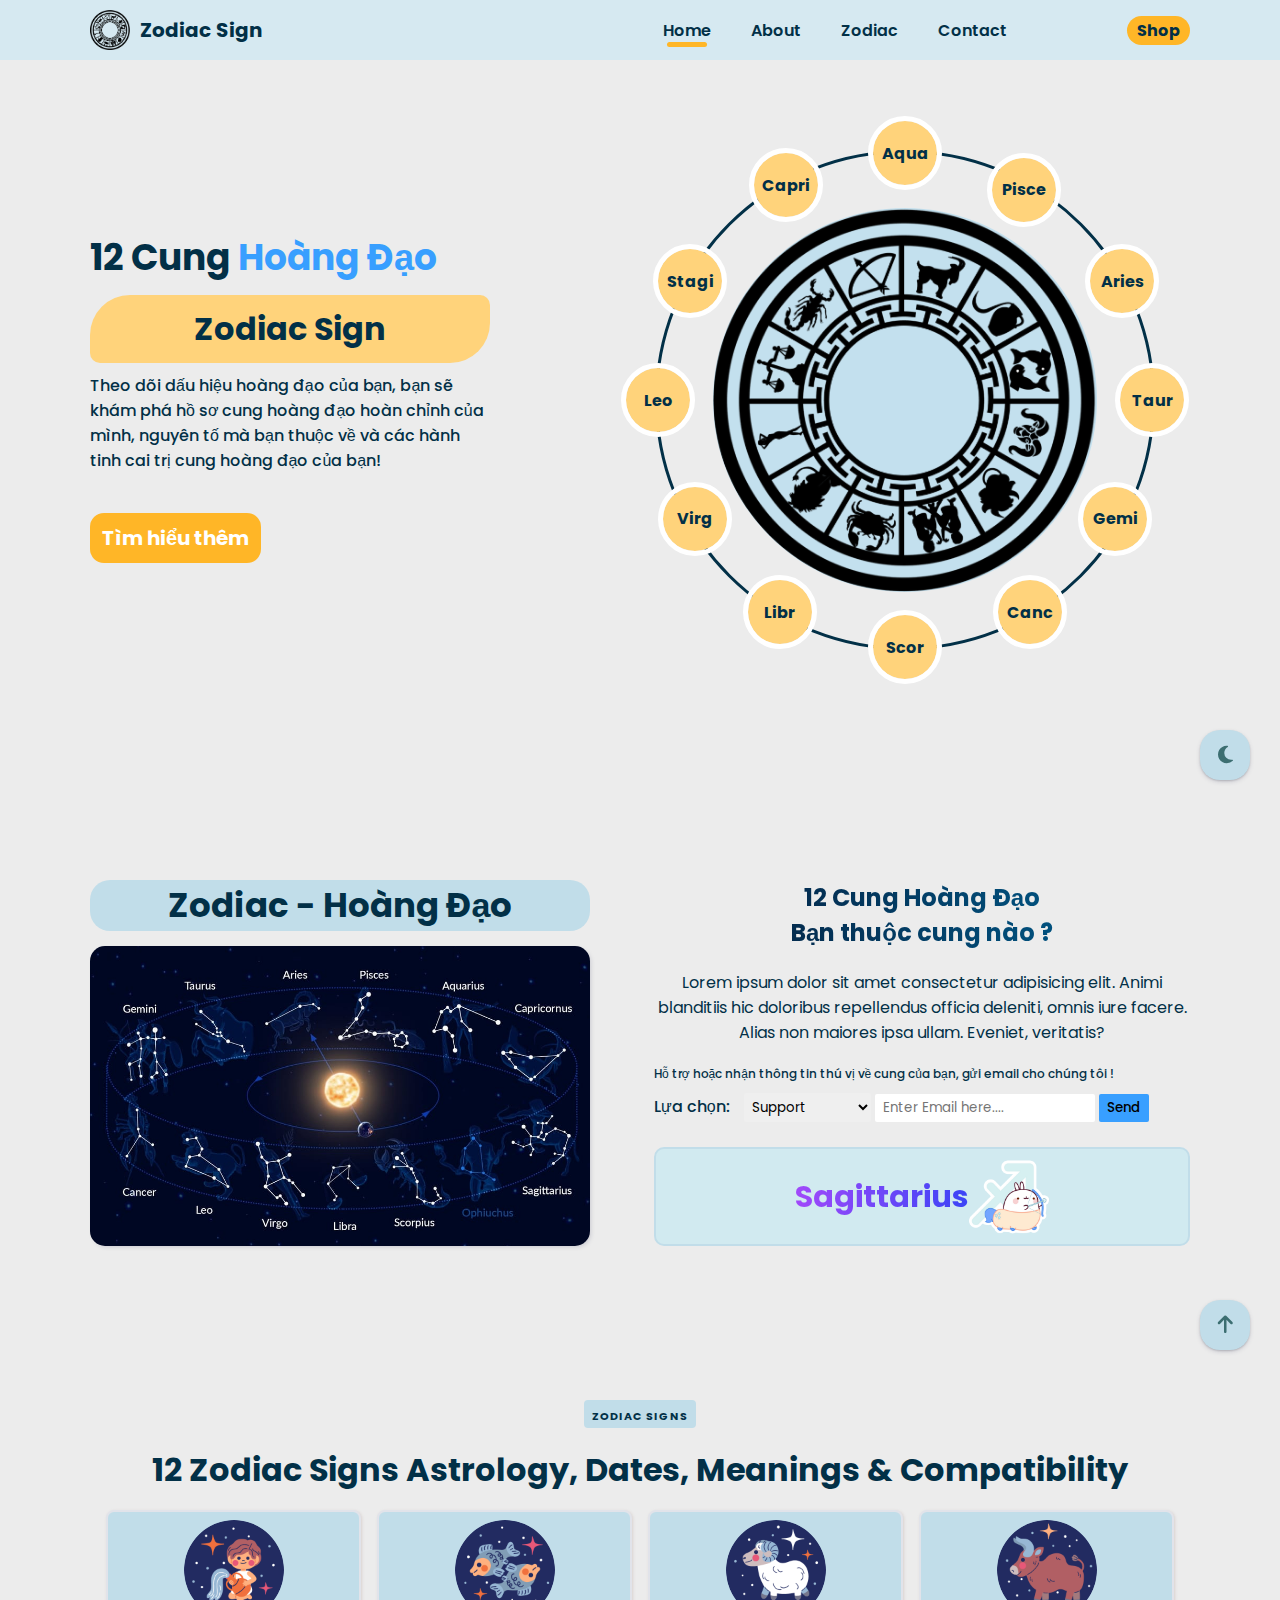
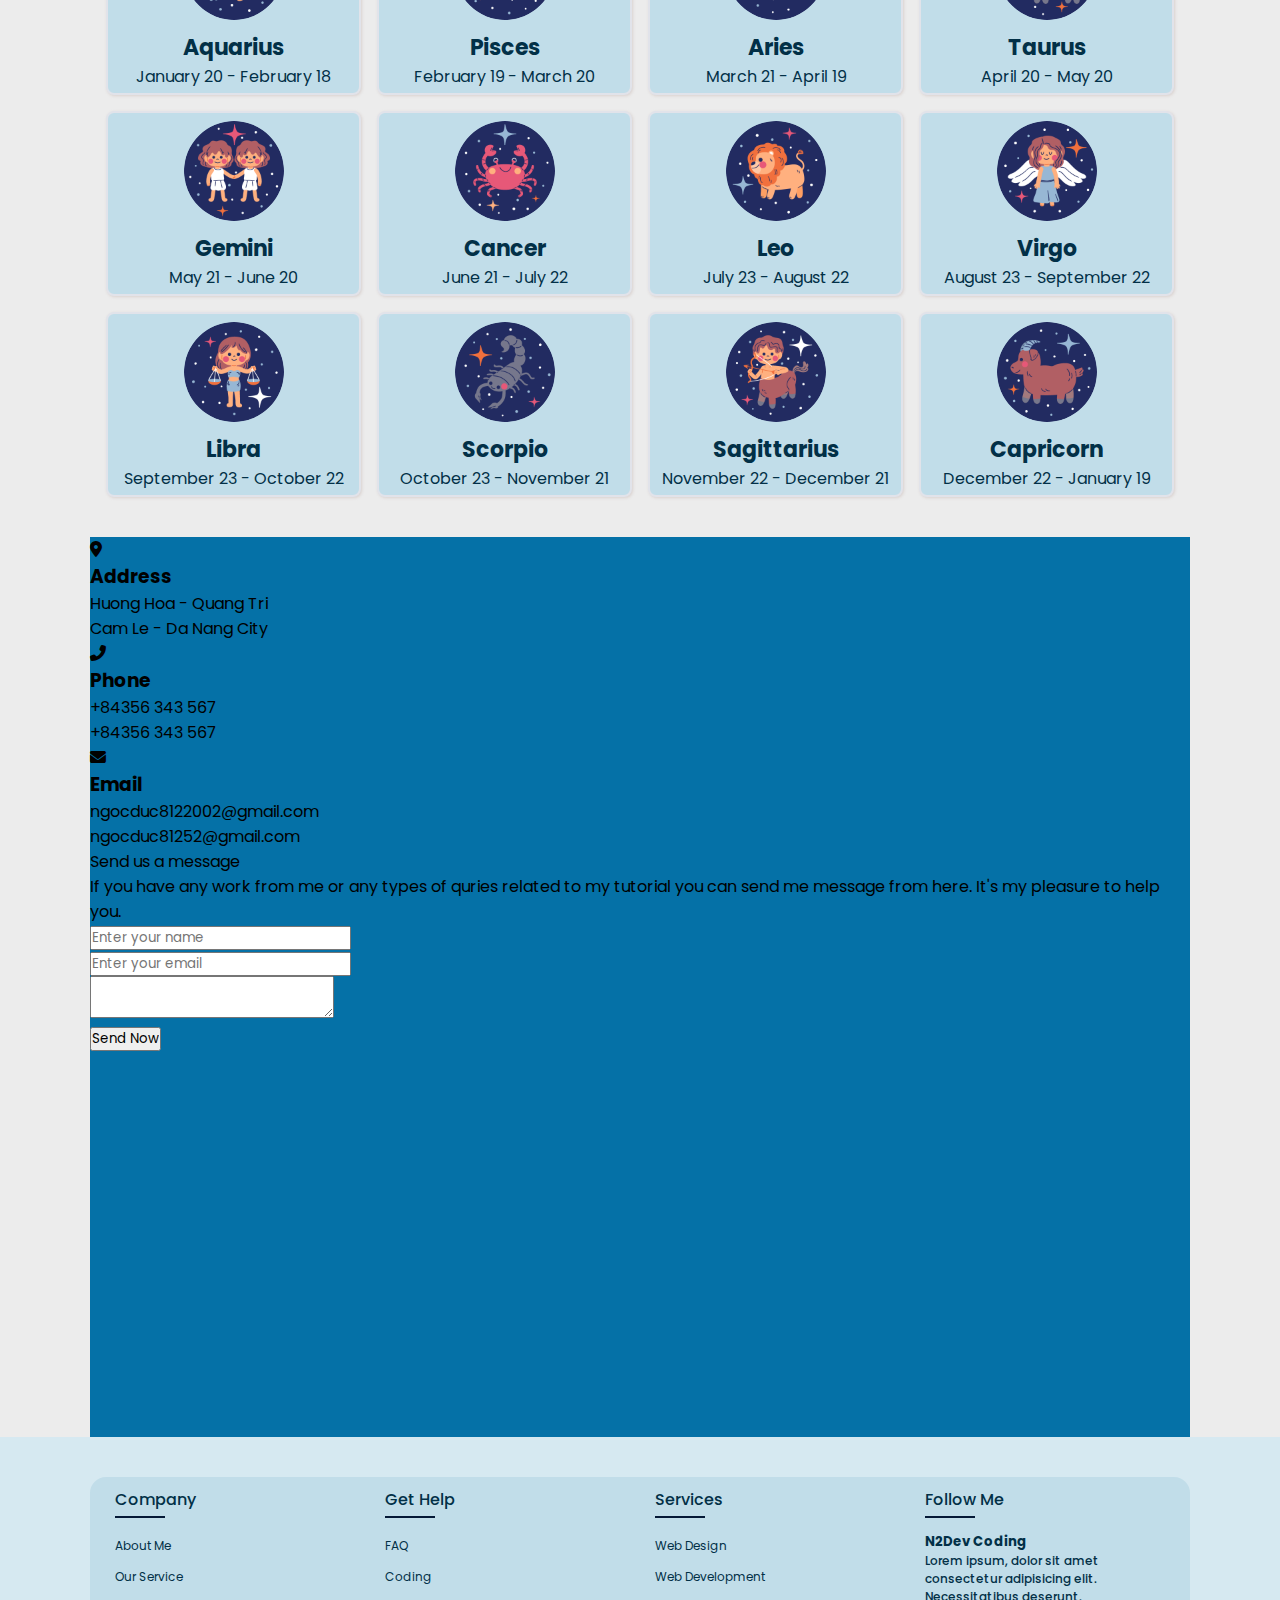
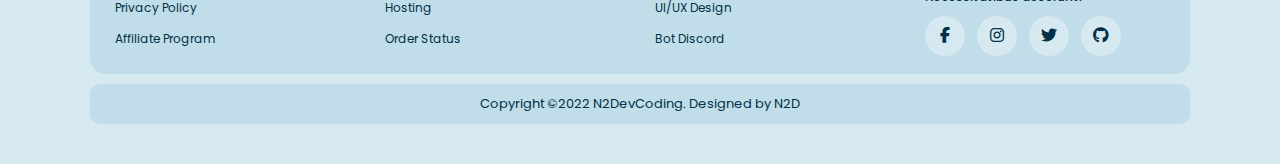
==== commit ec041561: "update zodiaclist and contact" ====
--- a/index.html
+++ b/index.html
@@ -91,7 +91,7 @@
             <div class="about__image">
                 <h4>Zodiac - Hoàng Đạo</h4>
                 <div class="about__banner">
-                    <img src="./images/1140x641.jpg" alt="">
+                    <img src="./images/zodiacBG.jpg" alt="">
                 </div>
             </div>
             <div class="about__content">
@@ -128,84 +128,84 @@
                 <div class="zodiac__list">
                     <div class="zodiac__item">
                         <a href="#" class="zoidac__item-link">
-                            <img src="./images/sagittarius.png" alt="" class="zodiac__item-img">
+                            <img src="./images/zodiac/aquarius.png" alt="" class="zodiac__item-img">
                             <h2 class="zodiac__item-name">Aquarius</h2>
                             <div class="zodiac__item-date">January 20 - February 18</div>
                         </a>
                     </div>
                     <div class="zodiac__item">
-                        <a href="#" class="zoidac__item-link">
-                            <img src="./images/sagittarius.png" alt="" class="zodiac__item-img">
+                        <a href="./zodiac_signs/pisces.html" class="zoidac__item-link" target="_blank">
+                            <img src="./images/zodiac/pisces.png" alt="" class="zodiac__item-img">
                             <h2 class="zodiac__item-name">Pisces</h2>
                             <div class="zodiac__item-date">February 19 - March 20</div>
                         </a>
                     </div>
                     <div class="zodiac__item">
                         <a href="#" class="zoidac__item-link">
-                            <img src="./images/sagittarius.png" alt="" class="zodiac__item-img">
+                            <img src="./images/zodiac/aries.png" alt="" class="zodiac__item-img">
                             <h2 class="zodiac__item-name">Aries</h2>
                             <div class="zodiac__item-date">March 21 - April 19</div>
                         </a>
                     </div>
                     <div class="zodiac__item">
                         <a href="#" class="zoidac__item-link">
-                            <img src="./images/sagittarius.png" alt="" class="zodiac__item-img">
+                            <img src="./images/zodiac/taurus.png" alt="" class="zodiac__item-img">
                             <h2 class="zodiac__item-name">Taurus</h2>
                             <div class="zodiac__item-date">April 20 - May 20</div>
                         </a>
                     </div>
                     <div class="zodiac__item">
                         <a href="#" class="zoidac__item-link">
-                            <img src="./images/sagittarius.png" alt="" class="zodiac__item-img">
+                            <img src="./images/zodiac/gemini.png" alt="" class="zodiac__item-img">
                             <h2 class="zodiac__item-name">Gemini</h2>
                             <div class="zodiac__item-date">May 21 - June 20</div>
                         </a>
                     </div>
                     <div class="zodiac__item">
                         <a href="#" class="zoidac__item-link">
-                            <img src="./images/sagittarius.png" alt="" class="zodiac__item-img">
+                            <img src="./images/zodiac/cancer.png" alt="" class="zodiac__item-img">
                             <h2 class="zodiac__item-name">Cancer</h2>
                             <div class="zodiac__item-date">June 21 - July 22</div>
                         </a>
                     </div>
                     <div class="zodiac__item">
                         <a href="#" class="zoidac__item-link">
-                            <img src="./images/sagittarius.png" alt="" class="zodiac__item-img">
+                            <img src="./images/zodiac/leo.png" alt="" class="zodiac__item-img">
                             <h2 class="zodiac__item-name">Leo</h2>
                             <div class="zodiac__item-date">July 23 - August 22</div>
                         </a>
                     </div>
                     <div class="zodiac__item">
                         <a href="#" class="zoidac__item-link">
-                            <img src="./images/sagittarius.png" alt="" class="zodiac__item-img">
+                            <img src="./images/zodiac/virgo.png" alt="" class="zodiac__item-img">
                             <h2 class="zodiac__item-name">Virgo</h2>
                             <div class="zodiac__item-date">August 23 - September 22</div>
                         </a>
                     </div>
                     <div class="zodiac__item">
                         <a href="#" class="zoidac__item-link">
-                            <img src="./images/sagittarius.png" alt="" class="zodiac__item-img">
+                            <img src="./images/zodiac/libra.png" alt="" class="zodiac__item-img">
                             <h2 class="zodiac__item-name">Libra</h2>
                             <div class="zodiac__item-date">September 23 - October 22</div>
                         </a>
                     </div>
                     <div class="zodiac__item">
                         <a href="#" class="zoidac__item-link">
-                            <img src="./images/sagittarius.png" alt="" class="zodiac__item-img">
+                            <img src="./images/zodiac/scorpio.png" alt="" class="zodiac__item-img">
                             <h2 class="zodiac__item-name">Scorpio</h2>
                             <div class="zodiac__item-date">October 23 - November 21</div>
                         </a>
                     </div>
                     <div class="zodiac__item">
                         <a href="#" class="zoidac__item-link">
-                            <img src="./images/sagittarius.png" alt="" class="zodiac__item-img">
+                            <img src="./images/zodiac/sagitarius.png" alt="" class="zodiac__item-img">
                             <h2 class="zodiac__item-name">Sagittarius</h2>
                             <div class="zodiac__item-date">November 22 - December 21</div>
                         </a>
                     </div>
                     <div class="zodiac__item">
                         <a href="#" class="zoidac__item-link">
-                            <img src="./images/sagittarius.png" alt="" class="zodiac__item-img">
+                            <img src="./images/zodiac/capricornus.png" alt="" class="zodiac__item-img">
                             <h2 class="zodiac__item-name">Capricorn</h2>
                             <div class="zodiac__item-date">December 22 - January 19</div>
                         </a>
@@ -216,7 +216,48 @@
     </section>
 
     <section class="section contact" id="contact">
-        
+        <div class="contact__container">
+            <div class="contact__content">
+                <div class="contact__content-left-side">
+                    <div class="content__address details">
+                        <i class="fas fa-map-marker-alt"></i>
+                        <h3 class="topic">Address</h3>
+                        <div class="address_one">Huong Hoa - Quang Tri</div>
+                        <div class="address_two">Cam Le - Da Nang City</div>
+                    </div>
+                    <div class="content__phone details">
+                        <i class="fas fa-phone-alt"></i>
+                        <h3 class="topic">Phone</h3>
+                        <div class="address_one">+84356 343 567</div>
+                        <div class="address_two">+84356 343 567</>
+                    </div>
+                    <div class="content__email details">
+                        <i class="fas fa-envelope"></i>
+                        <h3 class="topic">Email</h3>
+                        <div class="address_one">ngocduc8122002@gmail.com</div>
+                        <div class="address_two">ngocduc81252@gmail.com</div>
+                    </div>
+                </div>
+            </div>
+            <div class="contact__content-right-side">
+                <div class="topic-text">Send us a message</div>
+                <p>If you have any work from me or any types of quries related to my tutorial you can send me message from here. It's my pleasure to help you.</p>
+            </div>
+            <form action="#">
+                <div class="input-box">
+                    <input type="text" placeholder="Enter your name">
+                </div>
+                <div class="input-box">
+                    <input type="text" placeholder="Enter your email">
+                </div>
+                <div class="input-box message-box">
+                    <textarea></textarea>
+                </div>
+                <div class="button">
+                    <input type="button" value="Send Now">
+                </div>
+            </form>
+        </div>
     </section>
 
     <!-- Footer -->
--- a/css/style.css
+++ b/css/style.css
@@ -559,10 +559,9 @@
 }
 
 
-
-
 .zodiac {
     /* background: #607f8f; */
+    padding-top: 40px;
 }
 .zodiac__container {
     display: flex;
@@ -603,7 +602,7 @@
 .zodiac__item {
     background: var(--first-color);
     border-radius: 8px;
-    border: 1px solid #e1e3ea;
+    border: 2px solid #e1e3ea;
     box-shadow: 1px 1px 3px 0 rgba(175, 149, 143, 0.3);
     transition: all .3s;
     text-align: center;
@@ -639,6 +638,27 @@
     box-shadow: 3px 3px 10px 0 rgba(95, 96, 115, 0.5);
     transform: translateY(-3px);
 }
+.zodiac__item:hover img {
+    animation: rotateImg 1s ease;
+}
+@keyframes rotateImg {
+    0% {
+        transform: rotate(0);
+    }
+    25% {
+        transform: rotate(30deg);
+    }
+    50% {
+        transform: rotate(-30deg);
+    }
+    75% {
+        transform: rotate(45deg);
+    }
+    100% {
+        transform: rotate(0);
+    }
+}
+
 
 .contact {
     background: #0571a7;
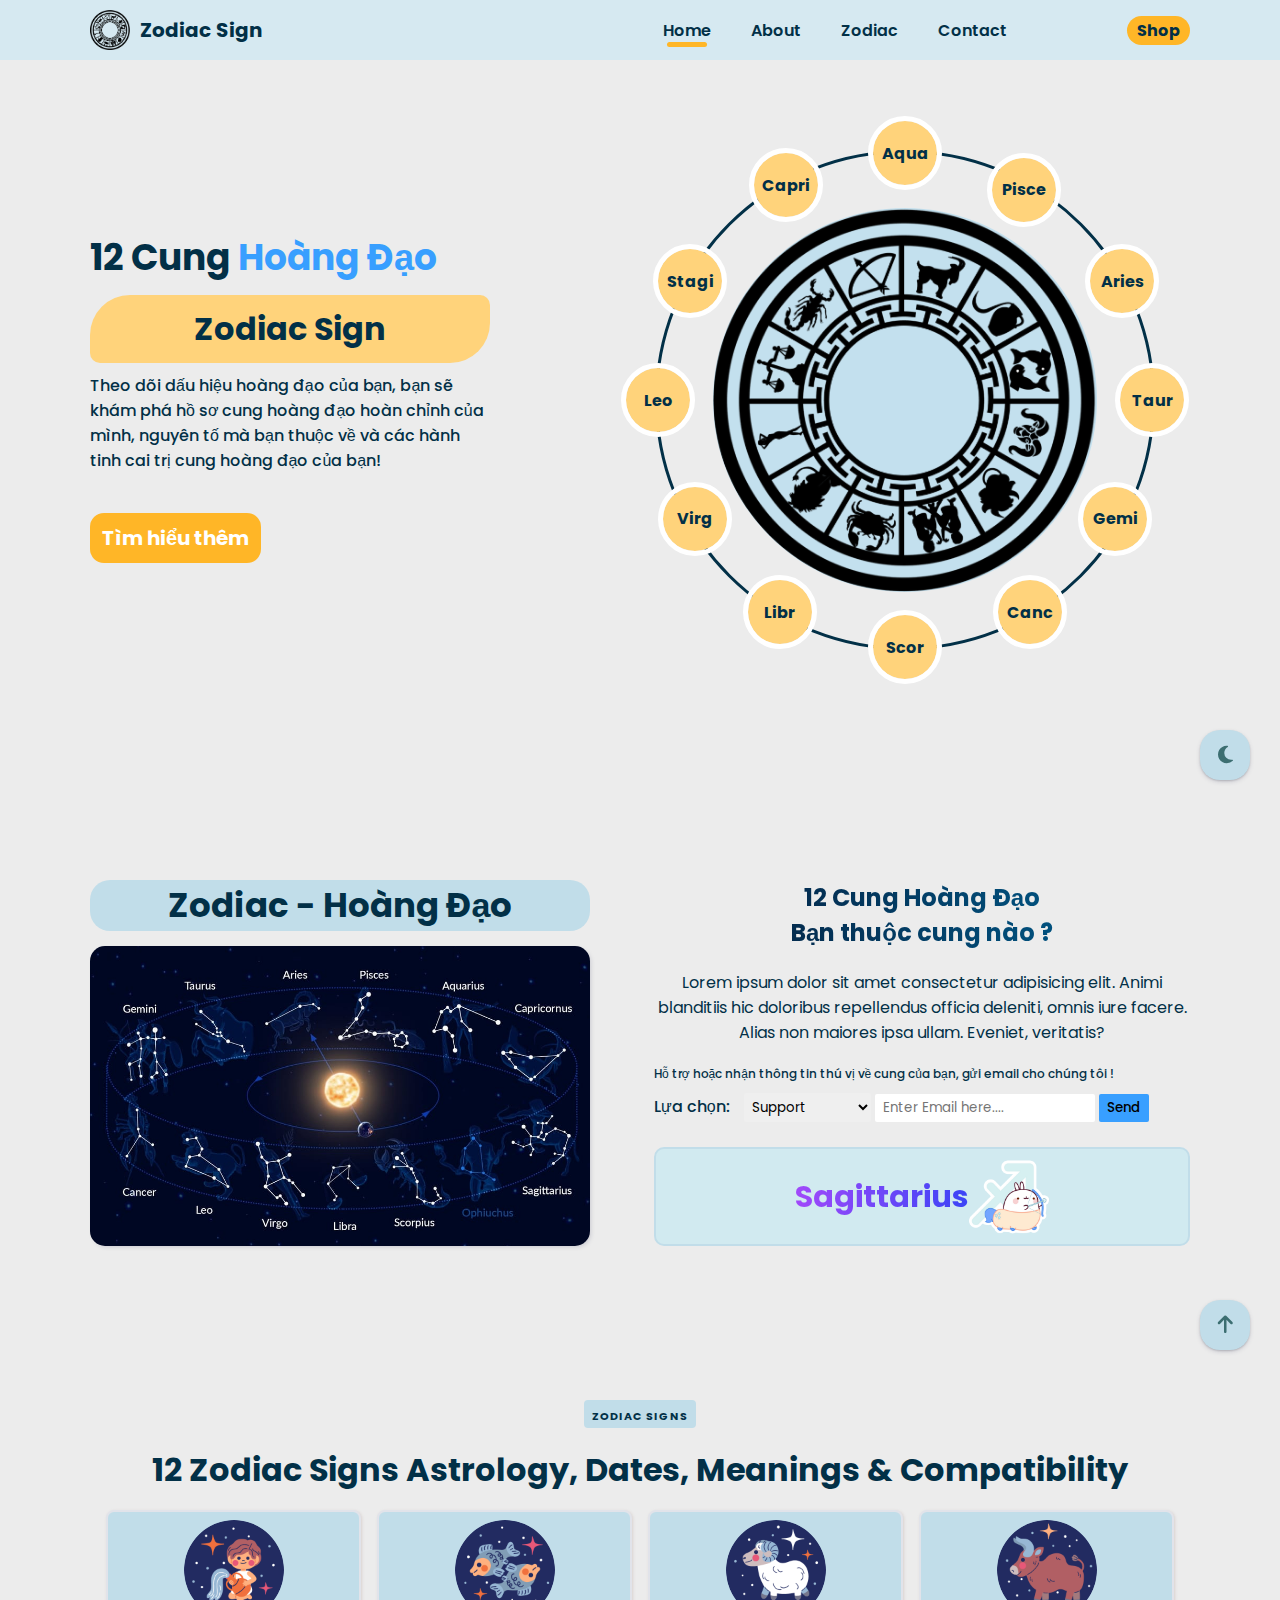
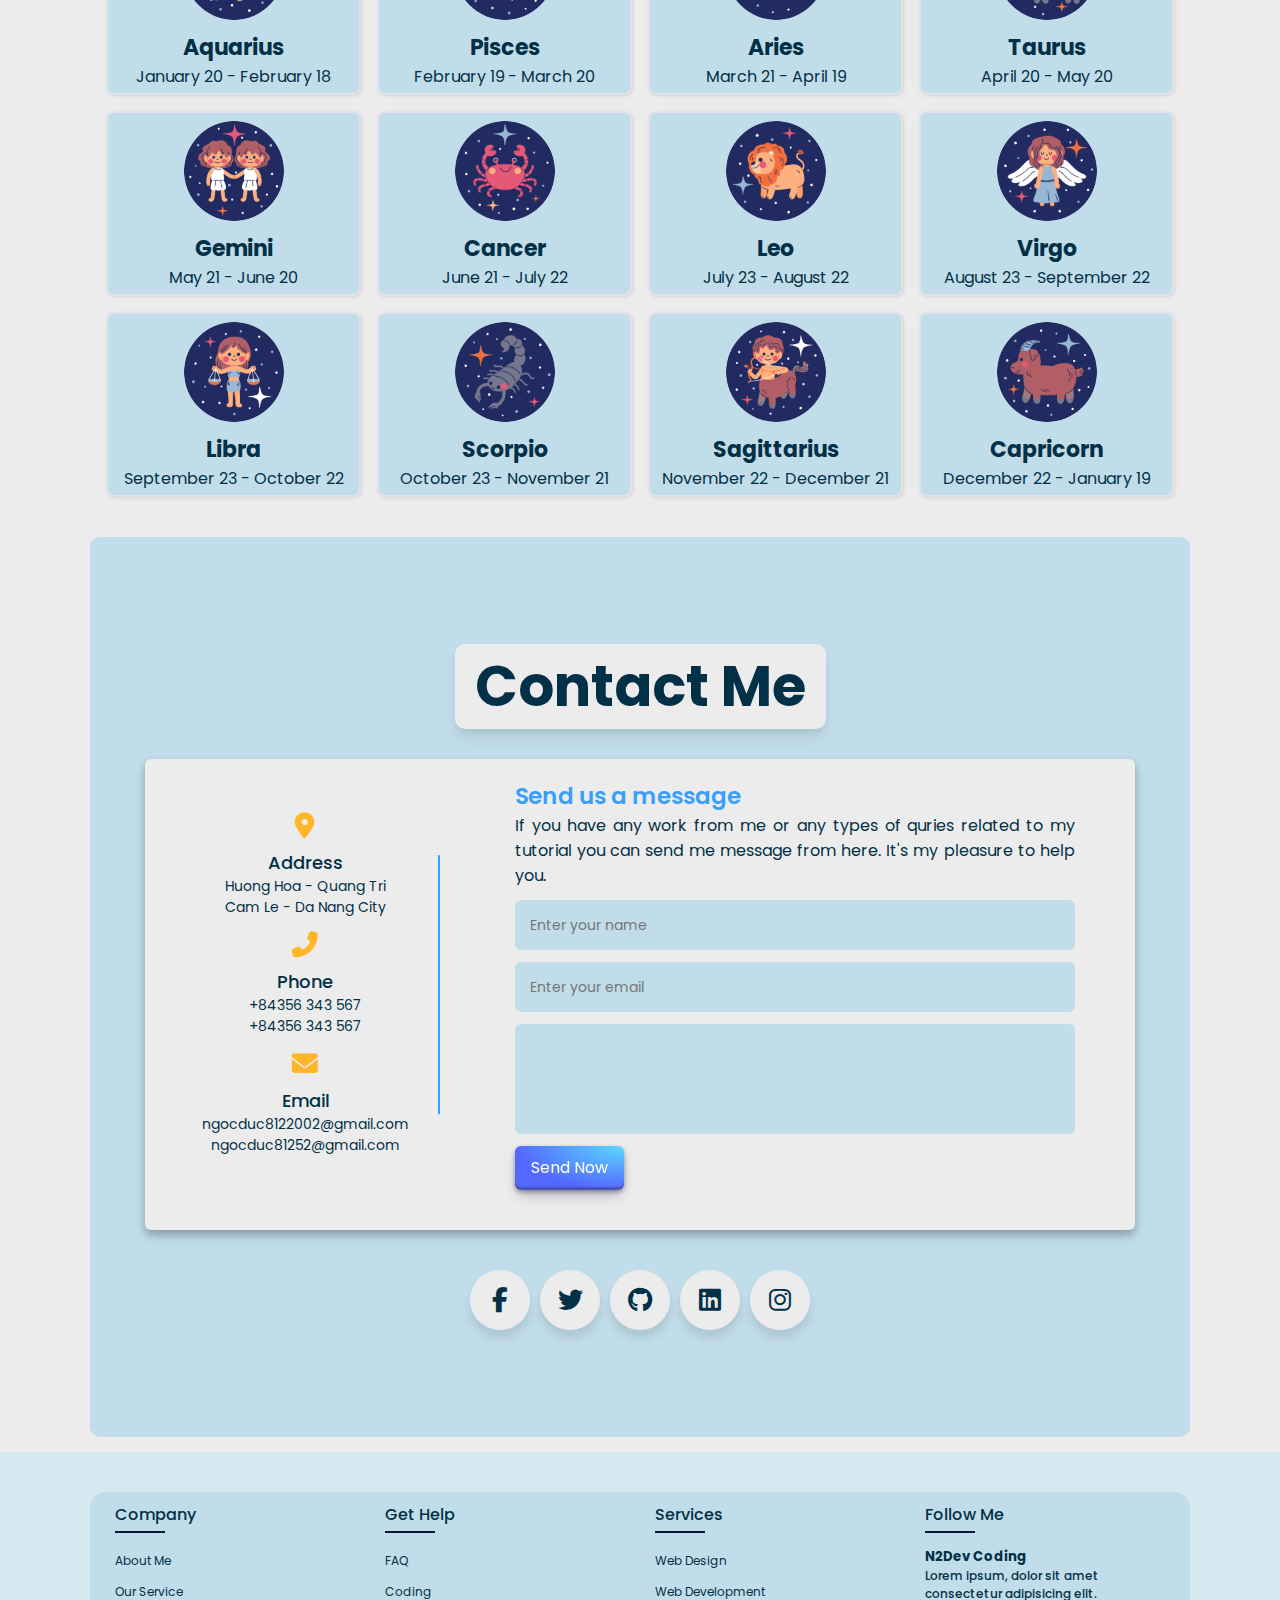
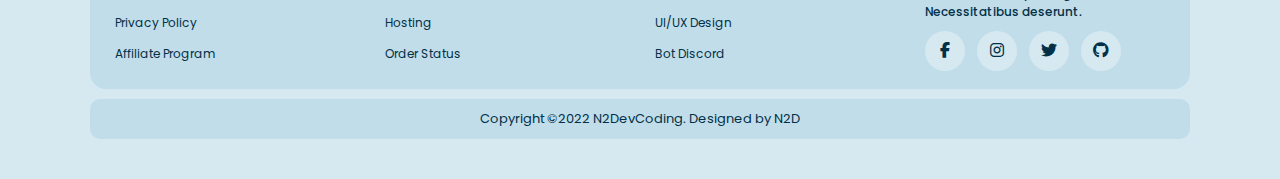
==== commit 4d6c940c: "update contact" ====
--- a/index.html
+++ b/index.html
@@ -216,47 +216,74 @@
     </section>
 
     <section class="section contact" id="contact">
+        <div class="contact__header">
+            <h1>Contact Me</h1>
+        </div>
         <div class="contact__container">
             <div class="contact__content">
                 <div class="contact__content-left-side">
                     <div class="content__address details">
                         <i class="fas fa-map-marker-alt"></i>
                         <h3 class="topic">Address</h3>
-                        <div class="address_one">Huong Hoa - Quang Tri</div>
-                        <div class="address_two">Cam Le - Da Nang City</div>
+                        <div class="text-one">Huong Hoa - Quang Tri</div>
+                        <div class="text-two">Cam Le - Da Nang City</div>
                     </div>
                     <div class="content__phone details">
                         <i class="fas fa-phone-alt"></i>
                         <h3 class="topic">Phone</h3>
-                        <div class="address_one">+84356 343 567</div>
-                        <div class="address_two">+84356 343 567</>
+                        <div class="text-one">+84356 343 567</div>
+                        <div class="text-two">+84356 343 567</div>
                     </div>
                     <div class="content__email details">
                         <i class="fas fa-envelope"></i>
                         <h3 class="topic">Email</h3>
-                        <div class="address_one">ngocduc8122002@gmail.com</div>
-                        <div class="address_two">ngocduc81252@gmail.com</div>
-                    </div>
-                </div>
-            </div>
-            <div class="contact__content-right-side">
-                <div class="topic-text">Send us a message</div>
-                <p>If you have any work from me or any types of quries related to my tutorial you can send me message from here. It's my pleasure to help you.</p>
-            </div>
-            <form action="#">
-                <div class="input-box">
-                    <input type="text" placeholder="Enter your name">
-                </div>
-                <div class="input-box">
-                    <input type="text" placeholder="Enter your email">
-                </div>
-                <div class="input-box message-box">
-                    <textarea></textarea>
-                </div>
-                <div class="button">
-                    <input type="button" value="Send Now">
-                </div>
-            </form>
+                        <div class="text-one">ngocduc8122002@gmail.com</div>
+                        <div class="text-two">ngocduc81252@gmail.com</div>
+                    </div>
+                </div>
+
+                <div class="contact__content-right-side">
+                    <div class="topic-text">Send us a message</div>
+                    <p>If you have any work from me or any types of quries related to my tutorial you can send me message from here. It's my pleasure to help you.</p>
+                    <form class="contact__form">
+                        <div class="input-box">
+                            <input type="text" placeholder="Enter your name">
+                        </div>
+                        <div class="input-box">
+                            <input type="text" placeholder="Enter your email">
+                        </div>
+                        <div class="input-box message-box">
+                            <textarea></textarea>
+                        </div>
+                        <div class="contact__button">
+                            <button class="button" role="button">Send Now</button>
+                        </div>
+                    </form>
+                </div>
+
+            </div>
+        </div>
+        <div class="contact__social">
+            <div class="contact__social-btn">
+                <div class="social-icon"><i class="fab fa-facebook-f"></i></div>
+                <span>Facebook</span>
+            </div>
+            <div class="contact__social-btn">
+                <div class="social-icon"><i class="fab fa-twitter"></i></div>
+                <span>Twitter</span>
+            </div>
+            <div class="contact__social-btn">
+                <div class="social-icon"><i class="fab fa-github"></i></div>
+                <span>Github</span>
+            </div>
+            <div class="contact__social-btn">
+                <div class="social-icon"><i class="fab fa-linkedin"></i></div>
+                <span>Linkedin</span>
+            </div>
+            <div class="contact__social-btn">
+                <div class="social-icon"><i class="fab fa-instagram"></i></div>
+                <span>Instagram</span>
+            </div>
         </div>
     </section>
 
--- a/css/style.css
+++ b/css/style.css
@@ -659,13 +659,236 @@
     }
 }
 
+/* Contact Style */
+.contact {
+    background: var(--first-color);
+    display: flex;
+    width: 100%;
+    min-height: 100vh;
+    align-items: center;
+    justify-content: center;
+    flex-direction: column;
+    border-radius: 10px;
+    margin-bottom: 15px;
+}
+.contact__header {
+    margin-bottom: 30px;
+    font-size: 28px;
+    padding: 0 20px;
+    border-radius: 10px;
+    color: var(--font-color);
+    background-color: var(--bg-color);
+    box-shadow: rgba(0, 0, 0, 0.1) 0px 10px 15px -3px, rgba(0, 0, 0, 0.05) 0px 4px 6px -2px;
+}
+.contact__header {
 
-.contact {
-    background: #0571a7;
-    min-height: 100vh;
-}
-
-
+}
+.contact__container {
+    width: 90%;
+    border-radius: 6px;
+    background-color: var(--bg-color);
+    padding: 20px 60px 40px 40px;
+    box-shadow: 0 5px 10px rgba(0, 0, 0, 0.3);
+    margin-bottom: 10px;
+}
+.contact__content {
+    display: flex;
+    align-items: center;
+    justify-content: space-between;
+}
+.contact__content-left-side {
+    width: 30%;
+    height: 100%;
+    position: relative;
+}
+.contact__content-left-side::before {
+    position: absolute;
+    content: '';
+    height: 70%;
+    width: 2px;
+    background: var(--blue-color);
+    top: 50%;
+    transform: translateY(-50%);
+    right: -15px;
+}
+.contact__content-left-side .details {
+    margin: 14px;
+    text-align: center;
+}
+.details i {
+    font-size: 26px;
+    margin-bottom: 10px;
+    color: var(--btn-color);
+}
+.details .topic {
+    font-size: 18px;
+    font-weight: 500;
+    color: var(--font-color);
+}
+.details .text-one,
+.details .text-two {
+    font-size: 14px;
+    color: var(--font-color);
+}
+.contact__content-right-side {
+    width: 70%;
+    margin-left: 90px;
+}
+.contact__content-right-side p {
+    color: var(--font-color);
+    font-size: 16px;
+    text-align: justify;
+}
+.contact__content-right-side .topic-text {
+    font-size: 23px;
+    font-weight: 600;
+    color: var(--blue-color);
+}
+.contact__form .input-box {
+    height: 50px;
+    width: 100%;
+    margin: 12px 0;
+}
+.contact__form .input-box input {
+    height: 100%;
+    width: 100%;
+    border: none;
+    outline: none;
+    color: var(--font-color);
+    background: var(--first-color);
+    font-size: 14px;
+    padding: 0 15px;
+    border-radius: 6px;
+}
+.contact__form .input-box textarea {
+    height: 100%;
+    width: 100%;
+    border: none;
+    outline: none;
+    color: var(--font-color);
+    background: var(--first-color);
+    font-size: 14px;
+    resize: none;
+    padding: 10px 15px;
+    border-radius: 6px;
+}
+.contact__form .message-box {
+    min-height: 110px;
+}
+.contact__button .button {
+    position: relative;
+    display: inline-flex;
+    align-items: center;
+    justify-content: center;
+    box-sizing: border-box;
+    appearance: none;
+    border: 0;
+    border-radius: 6px;
+    color: #fff;
+    background-image: radial-gradient(100% 100% at 100% 0, #5adaff 0, #5468ff 100%);
+    box-shadow: rgba(45, 35, 66, .4) 0 2px 4px,rgba(45, 35, 66, .3) 0 7px 13px -3px,rgba(58, 65, 111, .5) 0 -3px 0 inset;
+    cursor: pointer;
+    height: 44px;
+    line-height: 1;
+    list-style: none;
+    overflow: hidden;
+    padding-left: 16px;
+    padding-right: 16px;
+    text-align: left;
+    text-decoration: none;
+    transition: box-shadow .15s,transform .15s;
+    user-select: none;
+    -webkit-user-select: none;
+    touch-action: manipulation;
+    white-space: nowrap;
+    will-change: box-shadow,transform;
+    font-size: 16px;
+}
+.contact__button .button:focus {
+    box-shadow: #3c4fe0 0 0 0 1.5px inset, rgba(45, 35, 66, .4) 0 2px 4px, rgba(45, 35, 66, .3) 0 7px 13px -3px, #3c4fe0 0 -3px 0 inset;
+}
+.contact__button .button:hover {
+    box-shadow: rgba(45, 35, 66, .4) 0 4px 8px, rgba(45, 35, 66, .3) 0 7px 13px -3px, #3c4fe0 0 -3px 0 inset;
+    transform: translateY(-2px);
+}
+.contact .button:active {
+    box-shadow: #3c4fe0 0 3px 7px inset;
+    transform: translateY(2px);
+}
+.contact__social {
+    margin-top: 30px;
+}
+.contact__social-btn {
+    display: inline-block;
+    height: 60px;
+    width: 60px;
+    float: left;
+    margin: 0 5px;
+    background: var(--bg-color);
+    border-radius: 50px;
+    cursor: pointer;
+    box-shadow: 0 8px 10px rgba(0, 0, 0, 0.1);
+    overflow: hidden;
+    transition: all 0.3s ease-out;
+}
+.contact__social-btn:hover {
+    width: 200px;
+}
+.contact__social-btn .social-icon {
+    display: inline-block;
+    height: 60px;
+    width: 60px;
+    text-align: center;
+    line-height: 60px;
+    border-radius: 50px;
+    box-sizing: border-box;
+    transition: all 0.3s ease-out;
+}
+.contact__social-btn .social-icon i {
+    color: var(--font-color);
+    font-size: 25px;
+    line-height: 60px;
+}
+.contact__social-btn:nth-child(1):hover .social-icon {
+    background: #4361ee;
+}
+.contact__social-btn:nth-child(2):hover .social-icon {
+    background: #70d6ff;
+}
+.contact__social-btn:nth-child(3):hover .social-icon {
+    background: #9d4edd;
+}
+.contact__social-btn:nth-child(4):hover .social-icon {
+    background: #0077b6;
+}
+.contact__social-btn:nth-child(5):hover .social-icon {
+    background: radial-gradient(circle at 30% 107%, #fdf497 0%, #fdf497 5%, #fd5949 45%, #d6249f 60%, #285AEB 90%);
+}
+.contact__social-btn:hover .social-icon i {
+    color: #fff;
+}
+.contact__social-btn span {
+    color: var(--font-color);
+    font-size: 20px;
+    line-height: 60px;
+    margin-left: 10px;
+    font-weight: 500;
+}
+.contact__social-btn:nth-child(1) span {
+    color: #4361ee;
+}
+.contact__social-btn:nth-child(2) span {
+    color: #70d6ff;
+}
+.contact__social-btn:nth-child(3) span {
+    color: #9d4edd;
+}
+.contact__social-btn:nth-child(4) span {
+    color: #0077b6;
+}
+.contact__social-btn:nth-child(5) span {
+    color: #fb6f92;
+}
 /* Footer */
 footer {
     width: 100%;
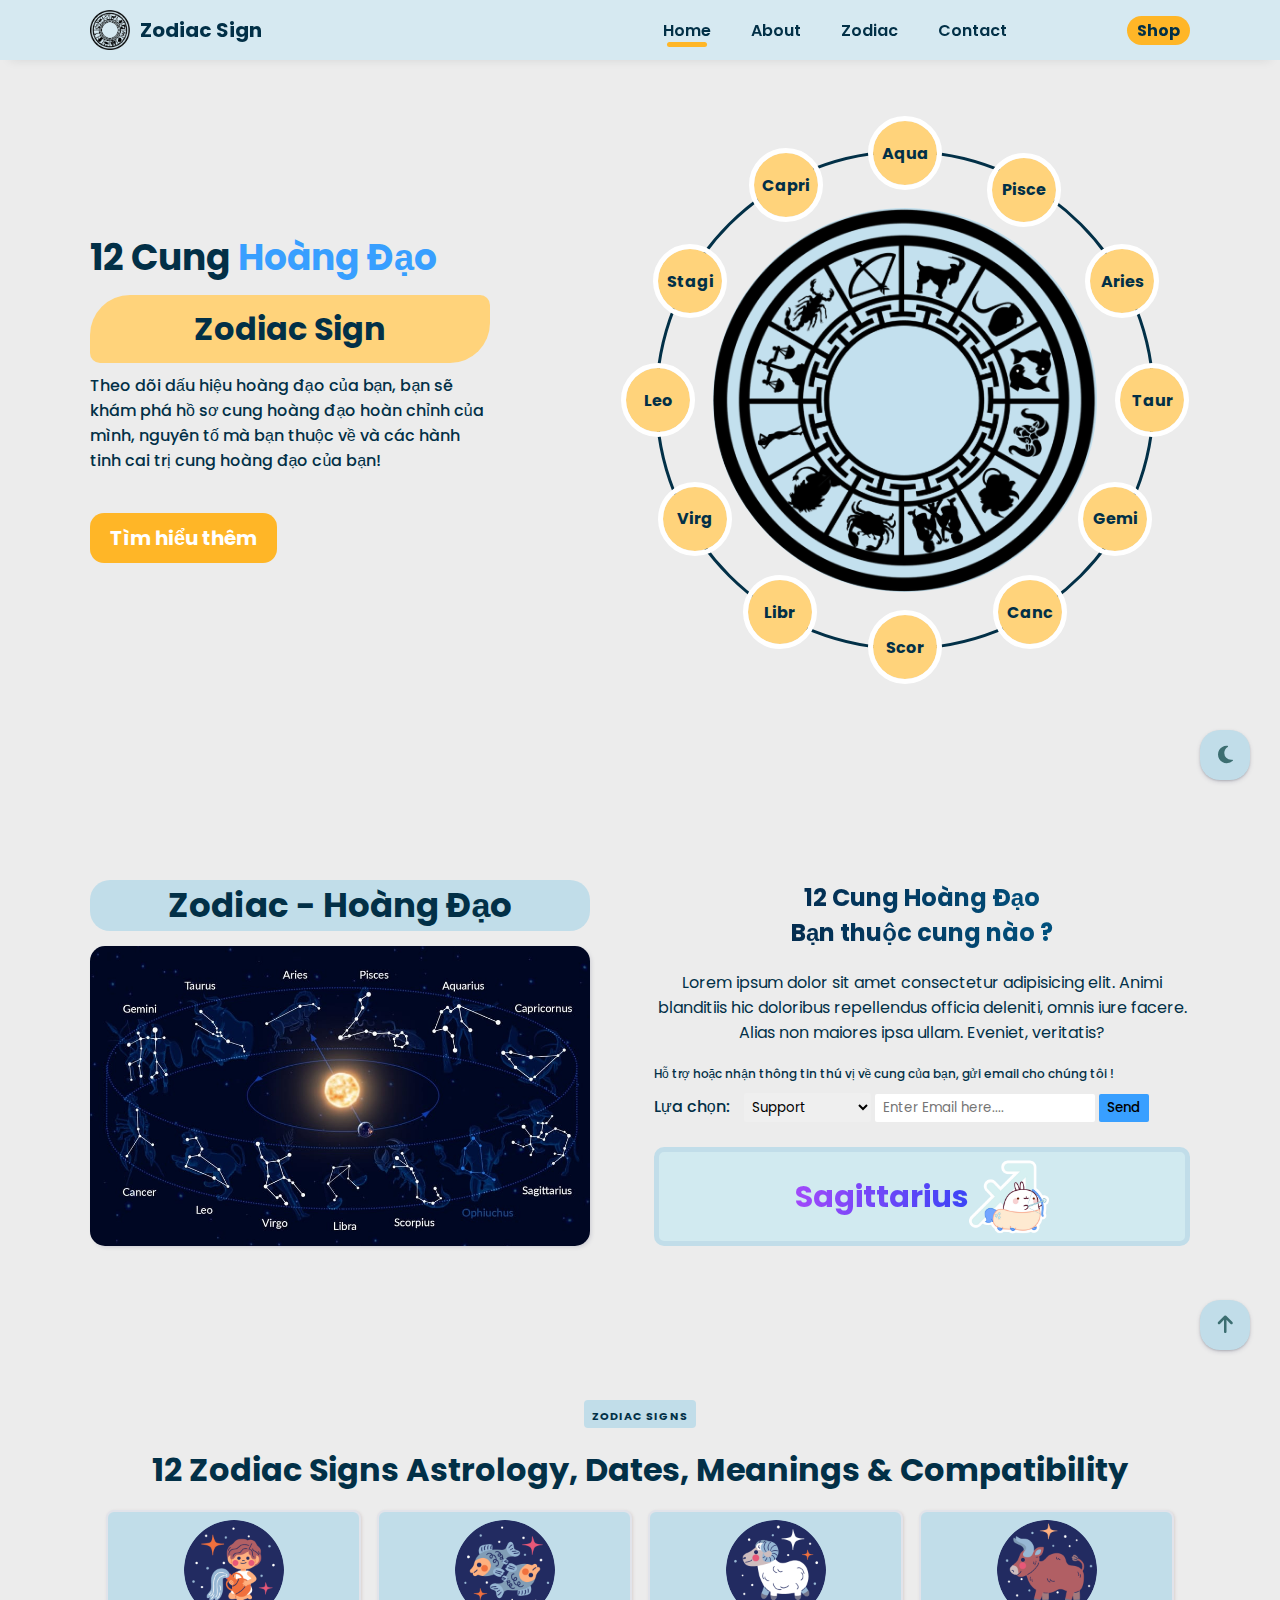
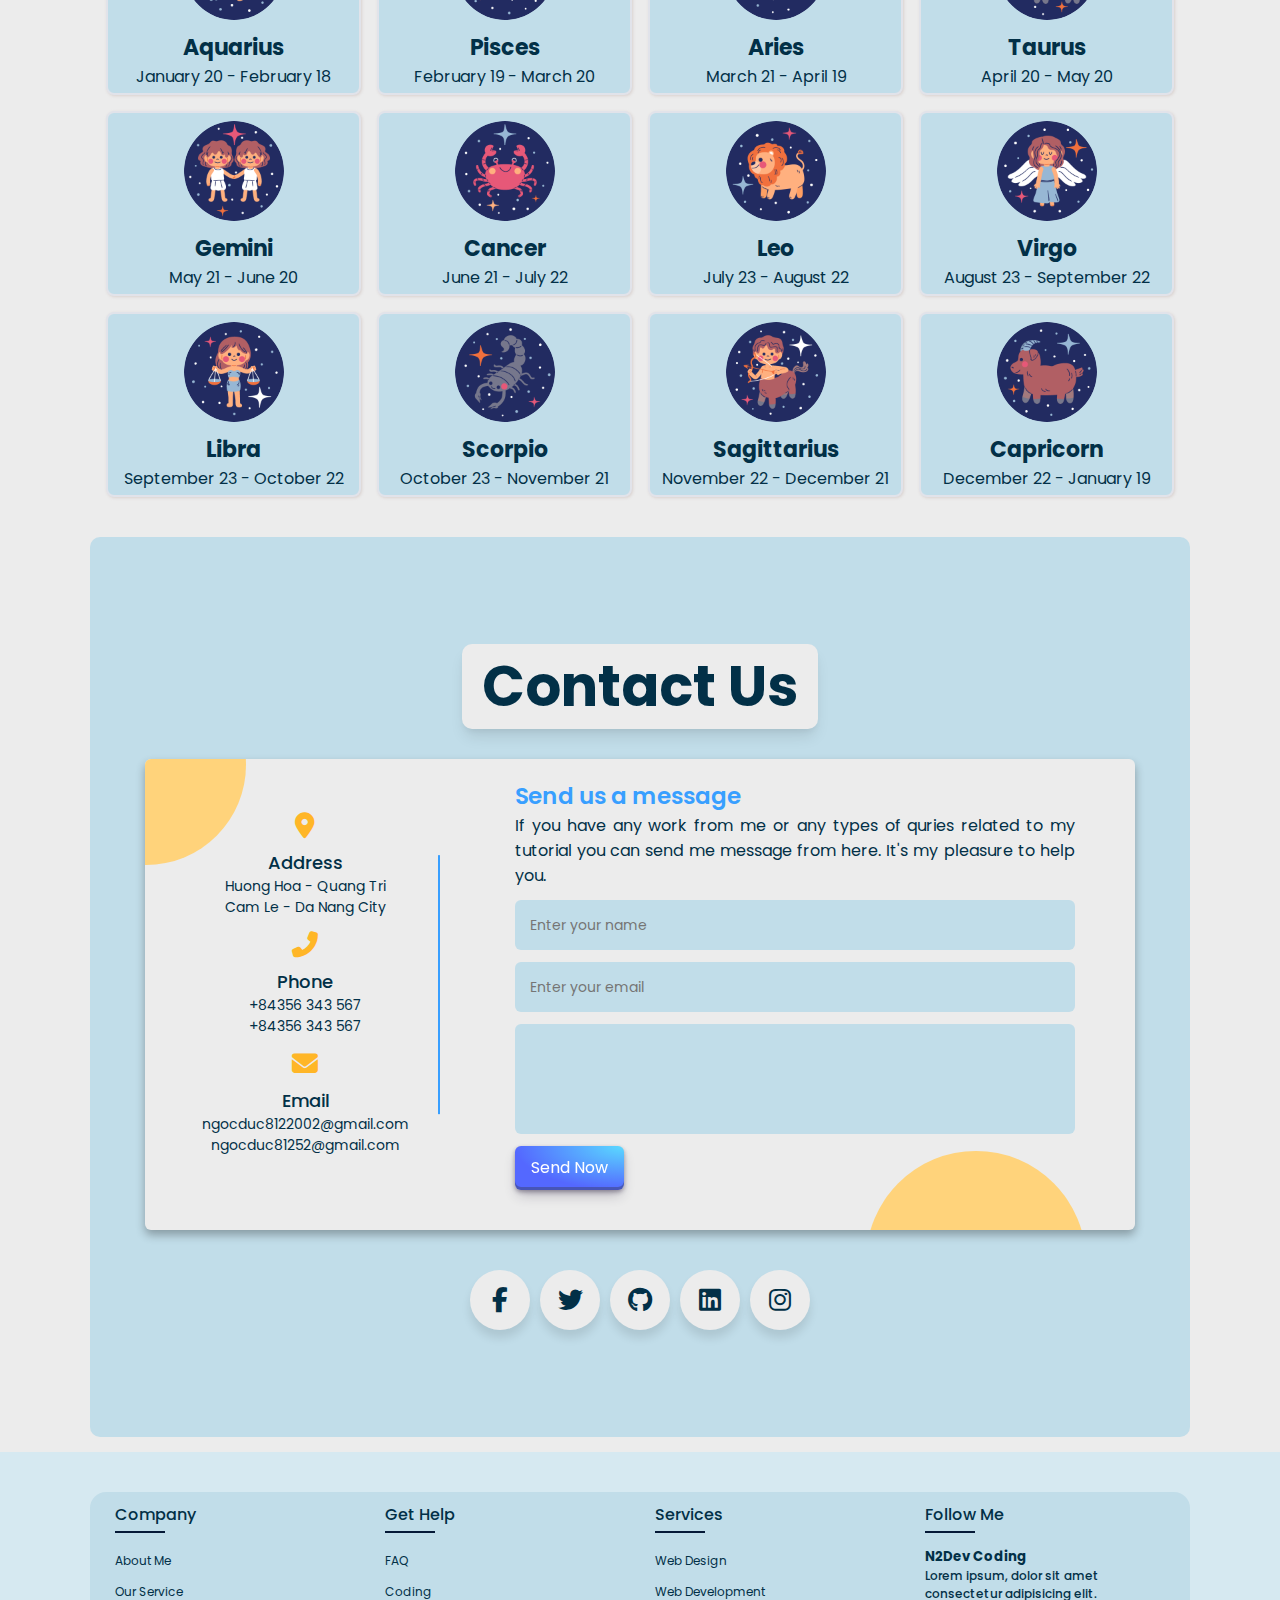
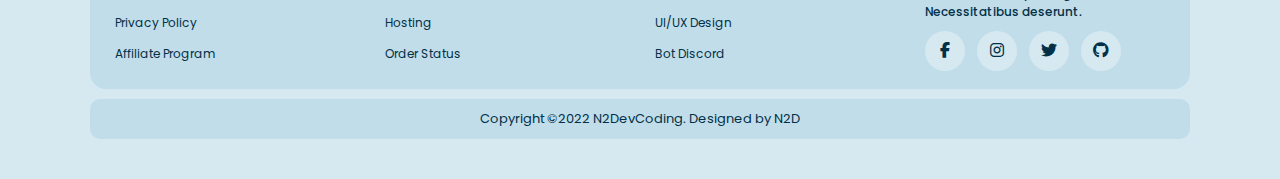
==== commit d05e253d: "update" ====
--- a/index.html
+++ b/index.html
@@ -127,7 +127,7 @@
             <div class="zodiac__zodiac-12-sign">
                 <div class="zodiac__list">
                     <div class="zodiac__item">
-                        <a href="#" class="zoidac__item-link">
+                        <a href="./zodiac_signs/aquarius.html" class="zoidac__item-link" target="_parent">
                             <img src="./images/zodiac/aquarius.png" alt="" class="zodiac__item-img">
                             <h2 class="zodiac__item-name">Aquarius</h2>
                             <div class="zodiac__item-date">January 20 - February 18</div>
@@ -217,7 +217,7 @@
 
     <section class="section contact" id="contact">
         <div class="contact__header">
-            <h1>Contact Me</h1>
+            <h1>Contact Us</h1>
         </div>
         <div class="contact__container">
             <div class="contact__content">
--- a/css/style.css
+++ b/css/style.css
@@ -19,8 +19,8 @@
     --font-gradient-2: -webkit-linear-gradient(180deg, #006496, #051937);
 }
 body.dark {
-    --bg-color: #032b3f;
-    --main-color: #04384e;
+    --bg-color: #001f2e;
+    --main-color: #062c3b;
     --first-color: #0c445c;
     --box-color: #3f6271;
     --second-color: #d0f0ff;
@@ -28,6 +28,8 @@
     --btn-color: #006496;
     --font-color: #b8e7ff;
     --border-color: #032b3f;
+    --font-gradient-1: -webkit-linear-gradient(180deg, #ffcf77, #63a0fc);
+    --font-gradient-2: -webkit-linear-gradient(180deg, #3B44F6, #A149FA);
 }
 ::-webkit-scrollbar {
     width: 10px;
@@ -94,11 +96,13 @@
     width: 100%;
     height: 60px;
     background: var(--main-color);
+    box-shadow: rgba(33, 35, 38, 0.1) 0px 10px 10px -10px;
     transition: 0.3s linear;
     z-index: 100;
 }
 header.bg-header {
     background: none;
+    box-shadow: none;
     margin-top: 10px;
     transition: 0.3s linear;
 }
@@ -284,7 +288,7 @@
 .btn-zodiac {
     position: relative;
     display: inline-block;
-    padding: 10px 12px;
+    padding: 10px 20px;
     border-radius: 14px;
     font-size: 20px;
     font-weight: 700;
@@ -530,7 +534,7 @@
     height: 99px;
     border-radius: 10px;
     background: rgba(146, 230, 249, 0.3);
-    border: 2px solid var(--first-color);
+    border: 5px solid var(--first-color);
     overflow: hidden;
 }
 .about__zodiac-run img {
@@ -690,6 +694,28 @@
     padding: 20px 60px 40px 40px;
     box-shadow: 0 5px 10px rgba(0, 0, 0, 0.3);
     margin-bottom: 10px;
+    position: relative;
+    overflow: hidden;
+}
+.contact__container::after {
+    content: '';
+    position: absolute;
+    height: 200px;
+    width: 200px;
+    top: -20%;
+    left: -10%;
+    border-radius: 50%;
+    background: var(--box-color);
+}
+.contact__container::before {
+    content: '';
+    position: absolute;
+    height: 220px;
+    width: 220px;
+    bottom: -30%;
+    right: 5%;
+    border-radius: 50%;
+    background: var(--box-color);
 }
 .contact__content {
     display: flex;
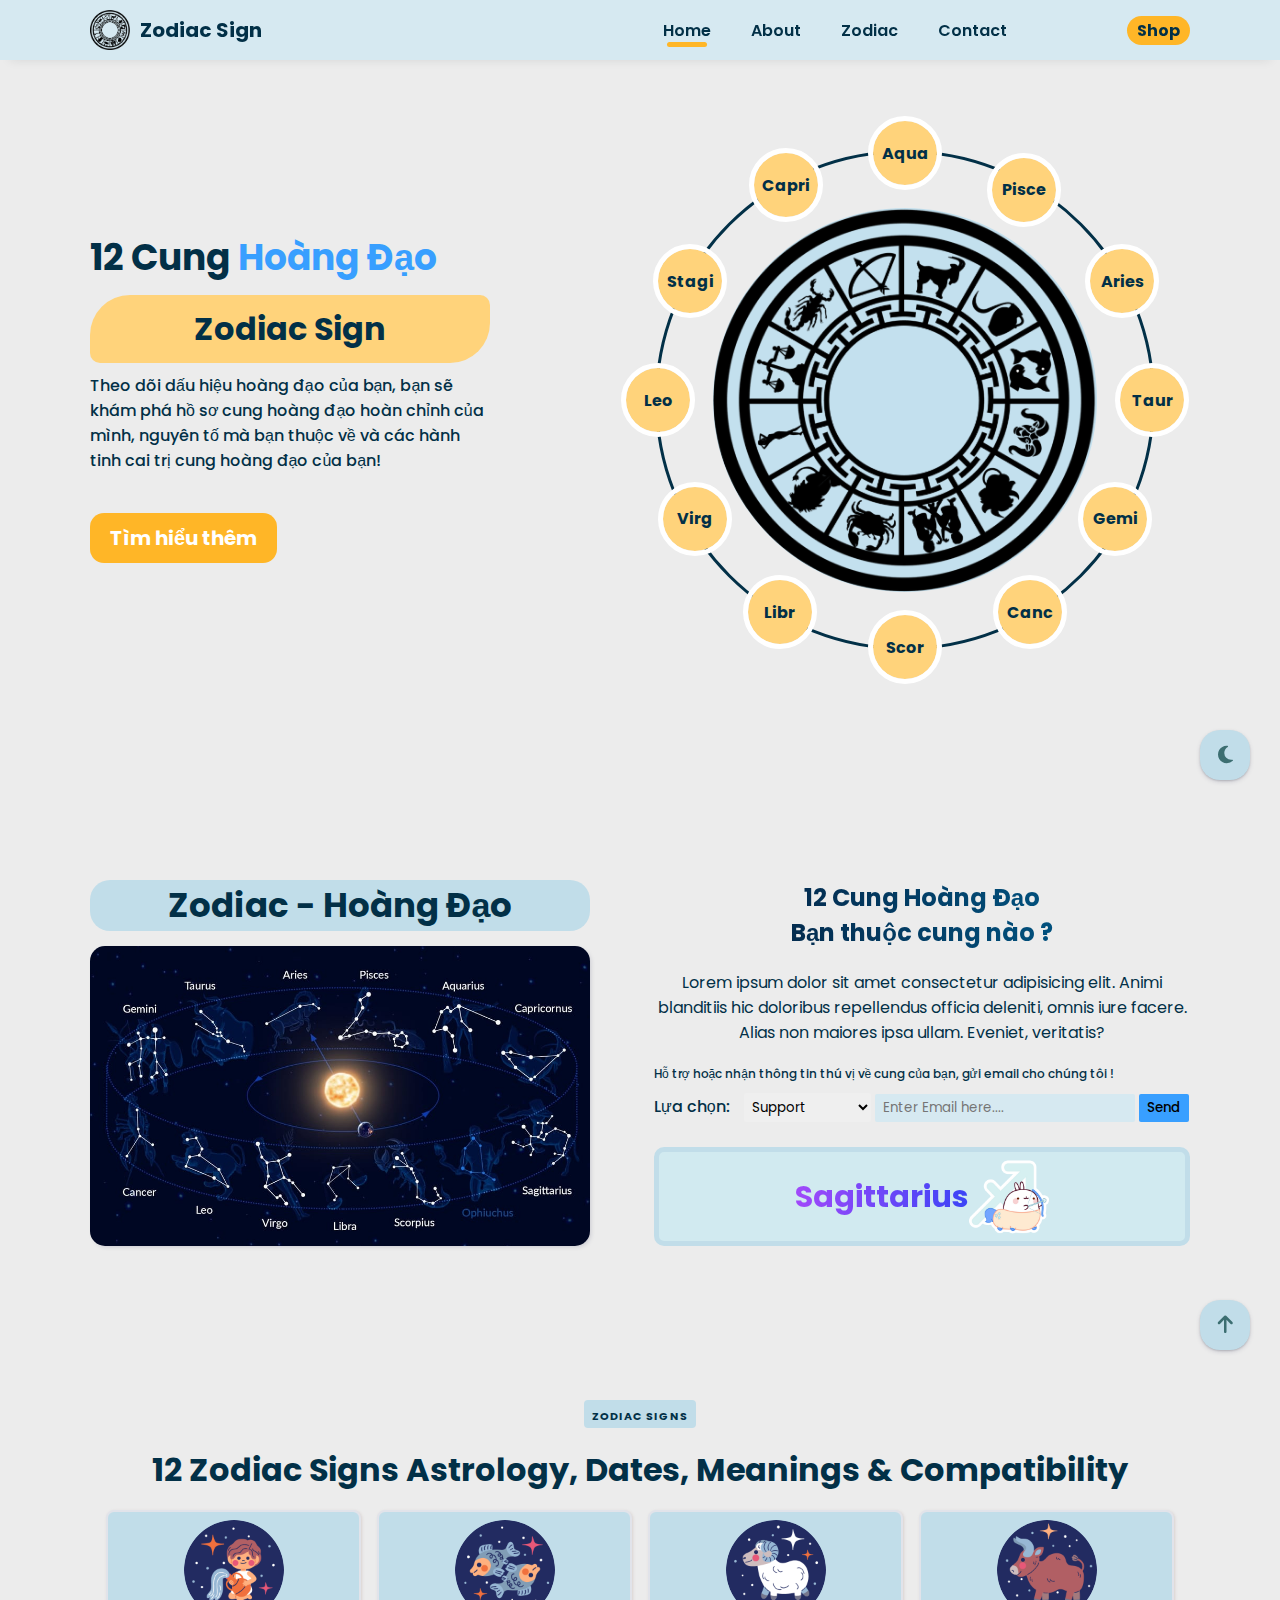
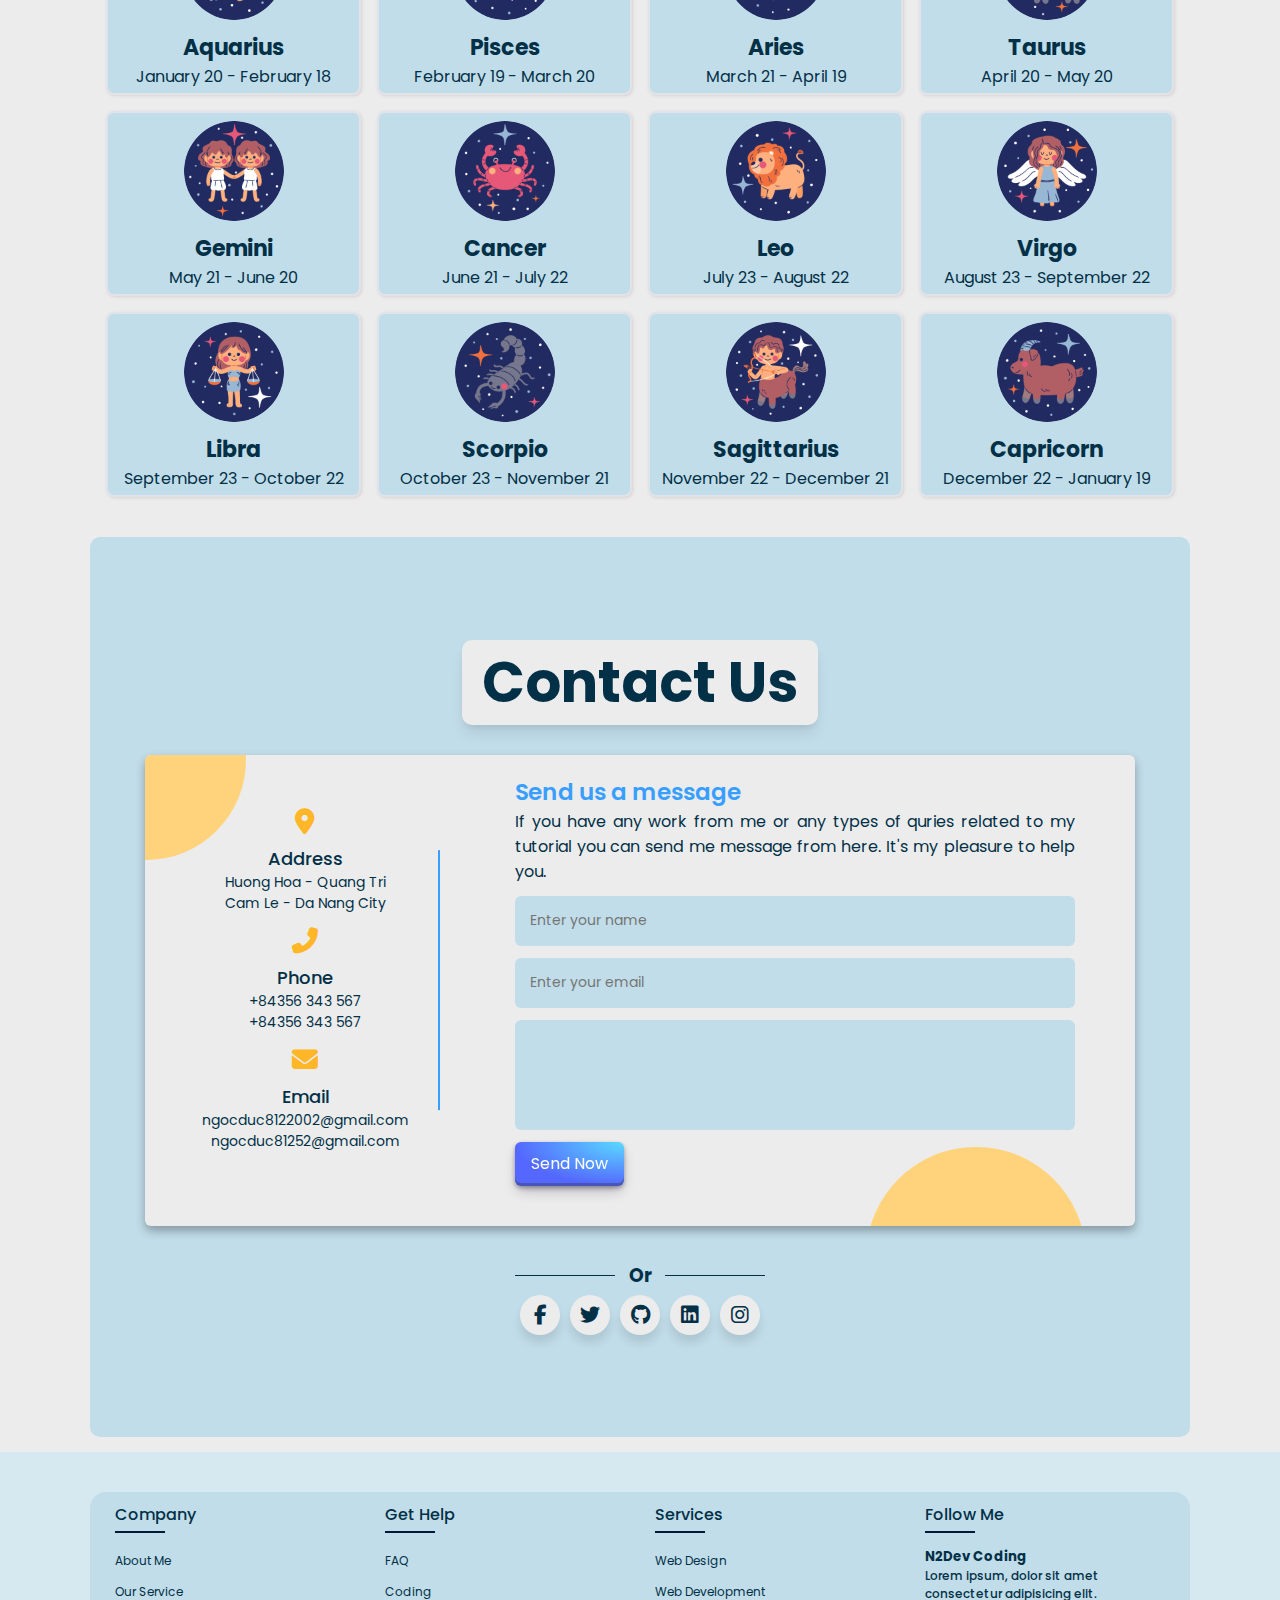
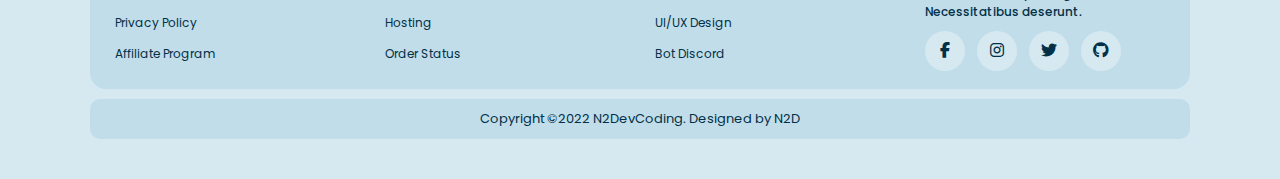
==== commit ec549a0e: "update" ====
--- a/index.html
+++ b/index.html
@@ -264,6 +264,7 @@
             </div>
         </div>
         <div class="contact__social">
+            <h3 class="contact__social-title">Or</h3>
             <div class="contact__social-btn">
                 <div class="social-icon"><i class="fab fa-facebook-f"></i></div>
                 <span>Facebook</span>
--- a/css/style.css
+++ b/css/style.css
@@ -428,7 +428,6 @@
 /* About Section */
 .about {
     padding: 80px 0;
-    /* background: #7eb5d0; */
 }
 .about__container {
     display: flex;
@@ -490,11 +489,13 @@
     margin-bottom: 15px;
 }
 .about__contact-input {
-    width: 220px;
+    width: 260px;
     outline: none;
     border: none;
     padding: 4px 8px;
     border-radius: 2px;
+    background: var(--main-color);
+    color: var(--font-color);
 }
 .about__contact-btn {
     background: var(--blue-color);
@@ -513,6 +514,9 @@
 .about__contact-btn:focus {
     background: var(--first-color);
 }
+.about__contact-btn:active {
+    background: var(--blue-color);
+}
 .about__contact-text {
     font-size: 16px;
     color: var(--font-color);
@@ -683,9 +687,6 @@
     color: var(--font-color);
     background-color: var(--bg-color);
     box-shadow: rgba(0, 0, 0, 0.1) 0px 10px 15px -3px, rgba(0, 0, 0, 0.05) 0px 4px 6px -2px;
-}
-.contact__header {
-
 }
 .contact__container {
     width: 90%;
@@ -842,12 +843,37 @@
     transform: translateY(2px);
 }
 .contact__social {
-    margin-top: 30px;
-}
+    margin-top: 25px;
+}
+.contact__social-title {
+    text-align: center;
+    margin-bottom: 5px;
+    position: relative;
+    color: var(--font-color);
+}
+.contact__social-title::after {
+    position: absolute;
+    content: '';
+    height: 1px;
+    width: 40%;
+    background-color: var(--font-color);
+    left: 0;
+    top: 50%;
+}
+.contact__social-title::before {
+    position: absolute;
+    content: '';
+    height: 1px;
+    width: 40%;
+    background-color: var(--font-color);
+    right: 0;
+    top: 50%;
+}
+
 .contact__social-btn {
     display: inline-block;
-    height: 60px;
-    width: 60px;
+    height: 40px;
+    width: 40px;
     float: left;
     margin: 0 5px;
     background: var(--bg-color);
@@ -858,22 +884,22 @@
     transition: all 0.3s ease-out;
 }
 .contact__social-btn:hover {
-    width: 200px;
+    width: 160px;
 }
 .contact__social-btn .social-icon {
     display: inline-block;
-    height: 60px;
-    width: 60px;
-    text-align: center;
-    line-height: 60px;
+    height: 40px;
+    width: 40px;
+    text-align: center;
+    line-height: 40px;
     border-radius: 50px;
     box-sizing: border-box;
     transition: all 0.3s ease-out;
 }
 .contact__social-btn .social-icon i {
     color: var(--font-color);
-    font-size: 25px;
-    line-height: 60px;
+    font-size: 20px;
+    line-height: 40px;
 }
 .contact__social-btn:nth-child(1):hover .social-icon {
     background: #4361ee;
@@ -895,8 +921,8 @@
 }
 .contact__social-btn span {
     color: var(--font-color);
-    font-size: 20px;
-    line-height: 60px;
+    font-size: 16px;
+    line-height: 40px;
     margin-left: 10px;
     font-weight: 500;
 }
